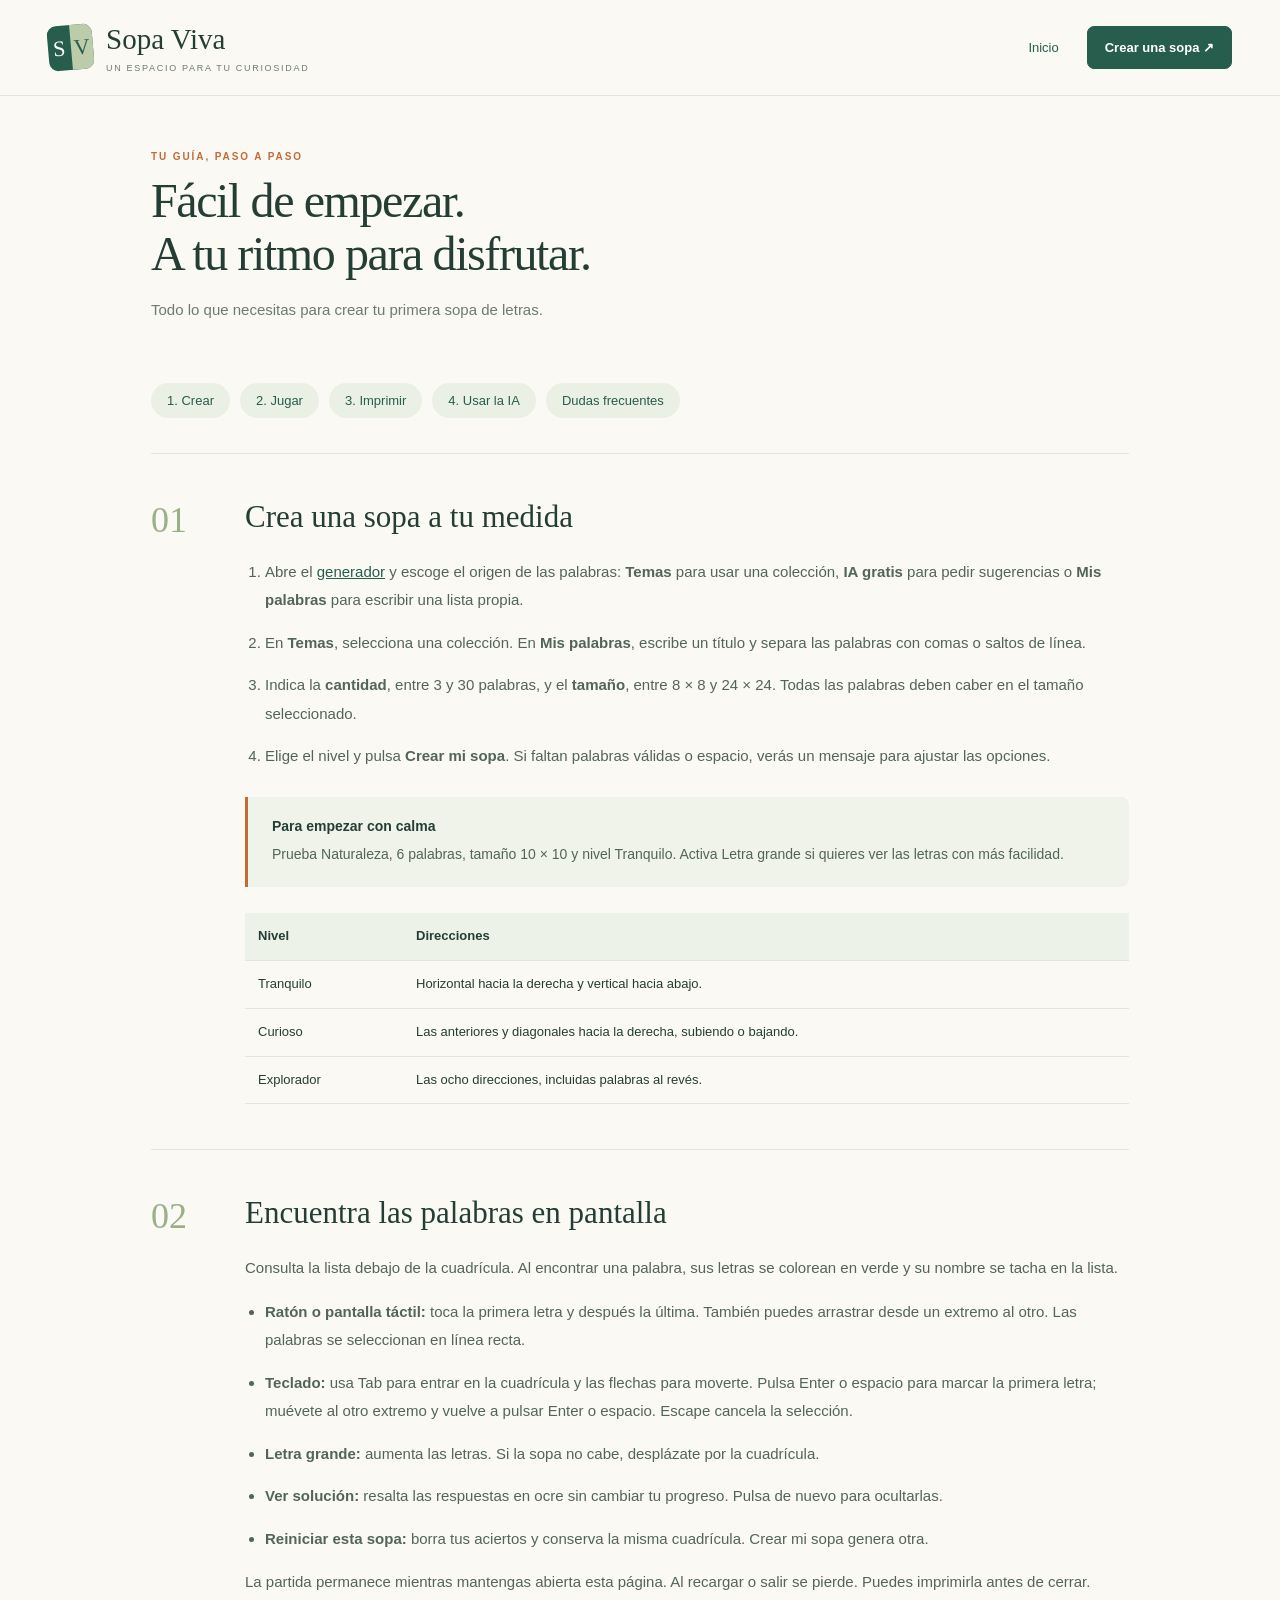
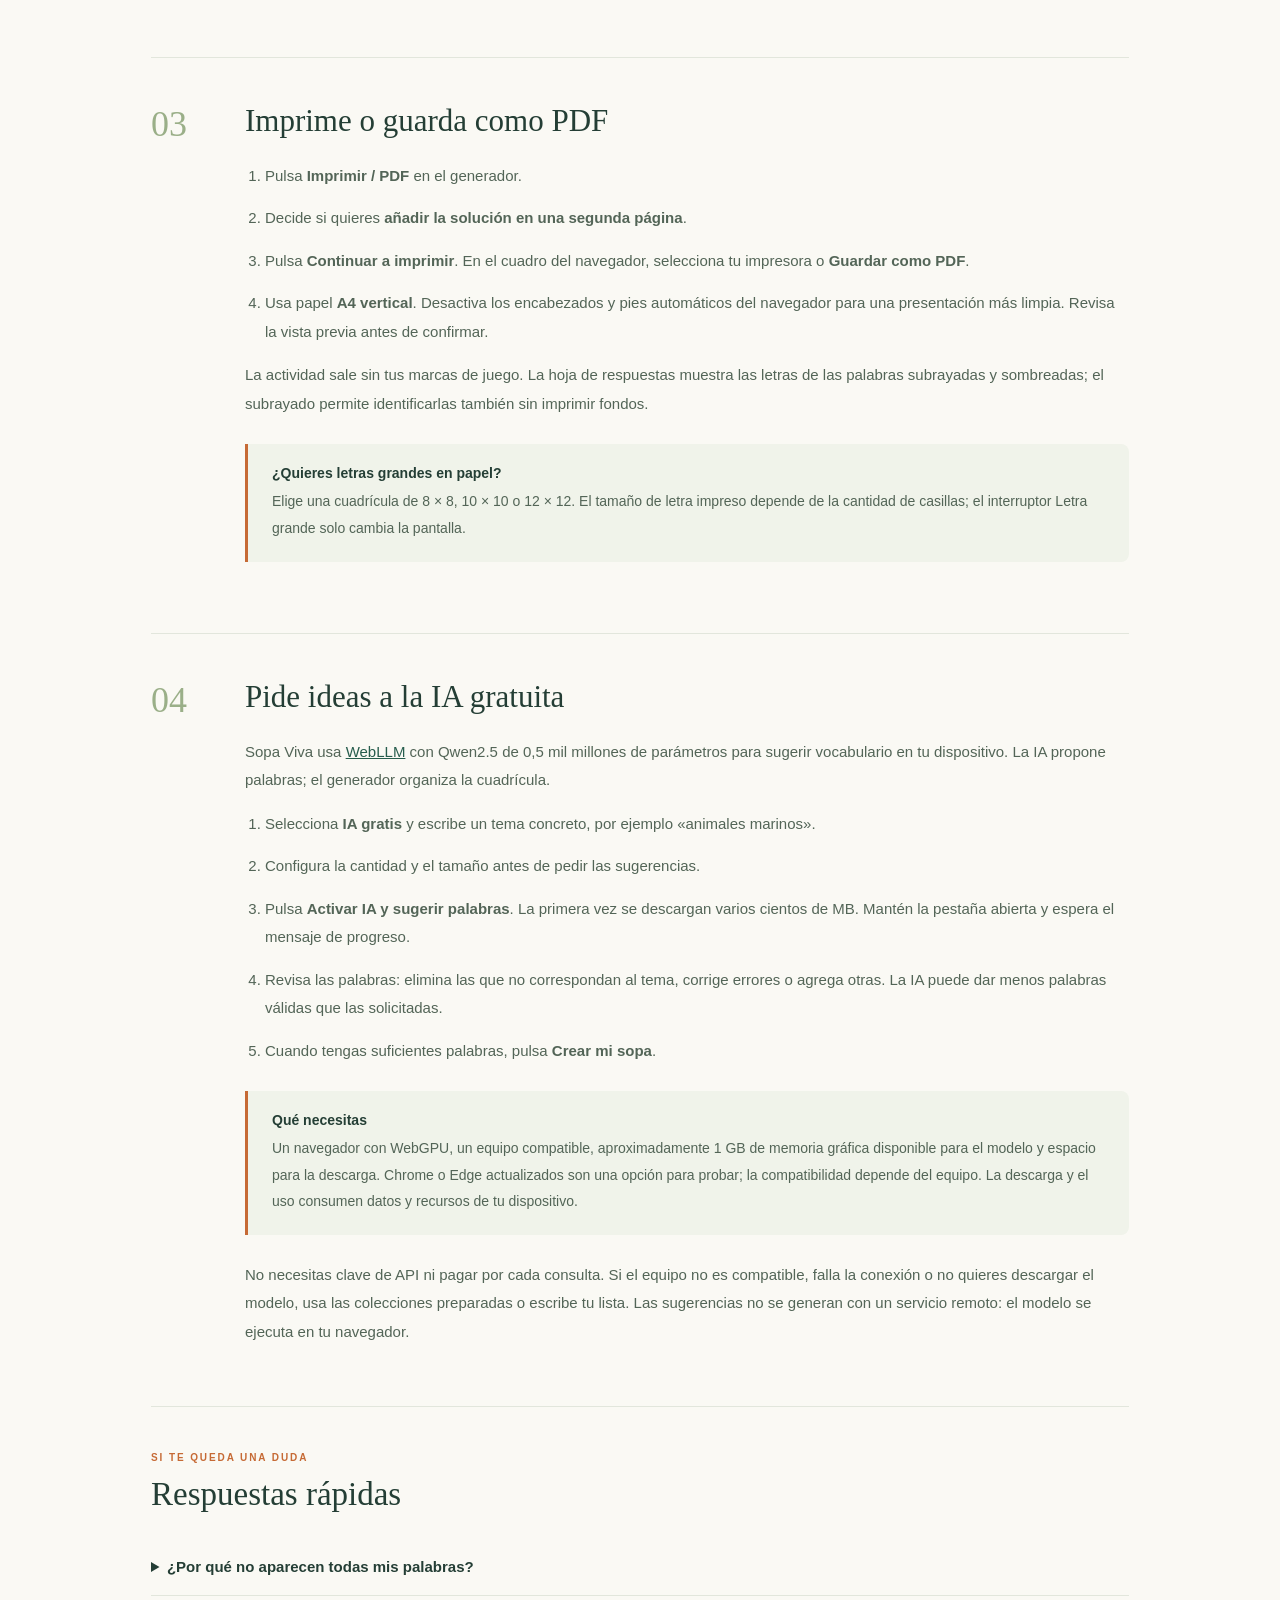
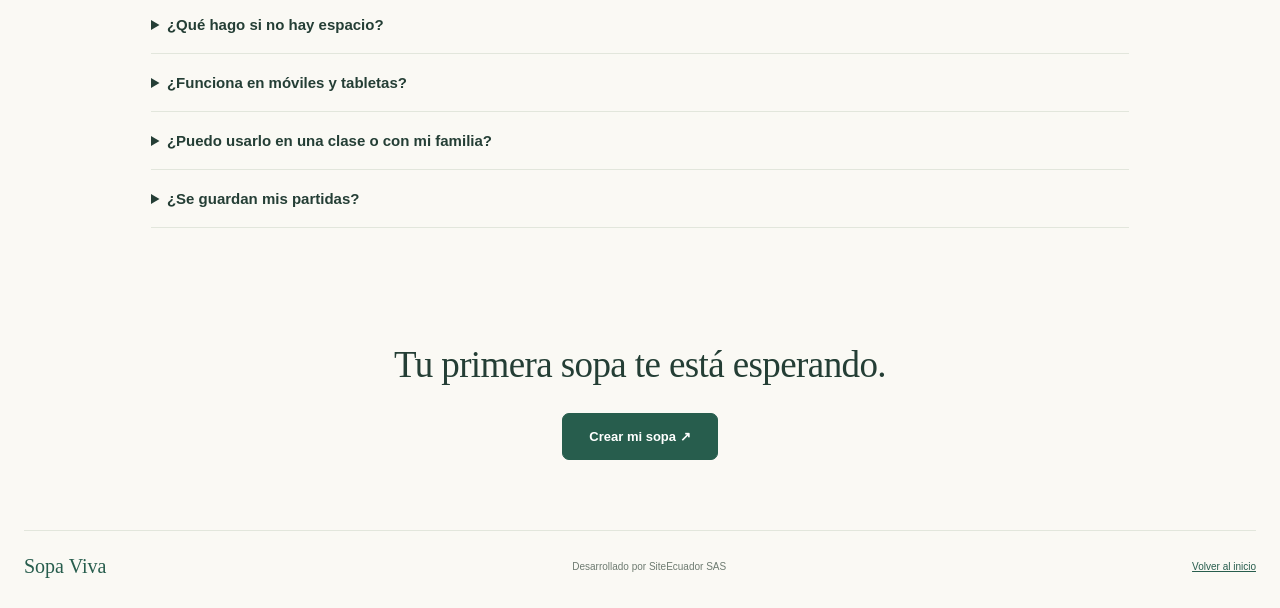
==== como-usar.html @ 0ee0582e "feat: añadir Sopa Viva con generador, juego, impresión e IA local opcional" ====
<!doctype html><html lang="es"><head><meta charset="UTF-8"><meta name="viewport" content="width=device-width, initial-scale=1"><title>Cómo se usa · Sopa Viva</title><meta name="description" content="Guía paso a paso para crear, resolver e imprimir sopas de letras con Sopa Viva."><link rel="stylesheet" href="style.css"><link rel="stylesheet" href="pages.css"></head><body><header class="top"><a href="./" class="brand"><span class="brand-icon" aria-hidden="true">S<span>V</span></span><span>Sopa Viva<small>UN ESPACIO PARA TU CURIOSIDAD</small></span></a><nav class="page-nav"><a href="./">Inicio</a><a href="generador.html" class="primary">Crear una sopa ↗</a></nav></header><main class="guide"><div class="guide-title"><p class="eyebrow">TU GUÍA, PASO A PASO</p><h1>Fácil de empezar.<br>A tu ritmo para disfrutar.</h1><p>Todo lo que necesitas para crear tu primera sopa de letras.</p></div><nav class="guide-index" aria-label="Contenido de la guía"><a href="#crear">1. Crear</a><a href="#jugar">2. Jugar</a><a href="#imprimir">3. Imprimir</a><a href="#ia">4. Usar la IA</a><a href="#dudas">Dudas frecuentes</a></nav>
<section id="crear" class="guide-section"><span class="guide-number">01</span><div><h2>Crea una sopa a tu medida</h2><ol><li>Abre el <a href="generador.html">generador</a> y escoge el origen de las palabras: <b>Temas</b> para usar una colección, <b>IA gratis</b> para pedir sugerencias o <b>Mis palabras</b> para escribir una lista propia.</li><li>En <b>Temas</b>, selecciona una colección. En <b>Mis palabras</b>, escribe un título y separa las palabras con comas o saltos de línea.</li><li>Indica la <b>cantidad</b>, entre 3 y 30 palabras, y el <b>tamaño</b>, entre 8 × 8 y 24 × 24. Todas las palabras deben caber en el tamaño seleccionado.</li><li>Elige el nivel y pulsa <b>Crear mi sopa</b>. Si faltan palabras válidas o espacio, verás un mensaje para ajustar las opciones.</li></ol><div class="guide-example"><strong>Para empezar con calma</strong><p>Prueba Naturaleza, 6 palabras, tamaño 10 × 10 y nivel Tranquilo. Activa Letra grande si quieres ver las letras con más facilidad.</p></div><table><thead><tr><th>Nivel</th><th>Direcciones</th></tr></thead><tbody><tr><td>Tranquilo</td><td>Horizontal hacia la derecha y vertical hacia abajo.</td></tr><tr><td>Curioso</td><td>Las anteriores y diagonales hacia la derecha, subiendo o bajando.</td></tr><tr><td>Explorador</td><td>Las ocho direcciones, incluidas palabras al revés.</td></tr></tbody></table></div></section>
<section id="jugar" class="guide-section"><span class="guide-number">02</span><div><h2>Encuentra las palabras en pantalla</h2><p>Consulta la lista debajo de la cuadrícula. Al encontrar una palabra, sus letras se colorean en verde y su nombre se tacha en la lista.</p><ul><li><b>Ratón o pantalla táctil:</b> toca la primera letra y después la última. También puedes arrastrar desde un extremo al otro. Las palabras se seleccionan en línea recta.</li><li><b>Teclado:</b> usa Tab para entrar en la cuadrícula y las flechas para moverte. Pulsa Enter o espacio para marcar la primera letra; muévete al otro extremo y vuelve a pulsar Enter o espacio. Escape cancela la selección.</li><li><b>Letra grande:</b> aumenta las letras. Si la sopa no cabe, desplázate por la cuadrícula.</li><li><b>Ver solución:</b> resalta las respuestas en ocre sin cambiar tu progreso. Pulsa de nuevo para ocultarlas.</li><li><b>Reiniciar esta sopa:</b> borra tus aciertos y conserva la misma cuadrícula. Crear mi sopa genera otra.</li></ul><p>La partida permanece mientras mantengas abierta esta página. Al recargar o salir se pierde. Puedes imprimirla antes de cerrar.</p></div></section>
<section id="imprimir" class="guide-section"><span class="guide-number">03</span><div><h2>Imprime o guarda como PDF</h2><ol><li>Pulsa <b>Imprimir / PDF</b> en el generador.</li><li>Decide si quieres <b>añadir la solución en una segunda página</b>.</li><li>Pulsa <b>Continuar a imprimir</b>. En el cuadro del navegador, selecciona tu impresora o <b>Guardar como PDF</b>.</li><li>Usa papel <b>A4 vertical</b>. Desactiva los encabezados y pies automáticos del navegador para una presentación más limpia. Revisa la vista previa antes de confirmar.</li></ol><p>La actividad sale sin tus marcas de juego. La hoja de respuestas muestra las letras de las palabras subrayadas y sombreadas; el subrayado permite identificarlas también sin imprimir fondos.</p><div class="guide-example"><strong>¿Quieres letras grandes en papel?</strong><p>Elige una cuadrícula de 8 × 8, 10 × 10 o 12 × 12. El tamaño de letra impreso depende de la cantidad de casillas; el interruptor Letra grande solo cambia la pantalla.</p></div></div></section>
<section id="ia" class="guide-section"><span class="guide-number">04</span><div><h2>Pide ideas a la IA gratuita</h2><p>Sopa Viva usa <a href="https://webllm.mlc.ai/" target="_blank" rel="noopener">WebLLM</a> con Qwen2.5 de 0,5 mil millones de parámetros para sugerir vocabulario en tu dispositivo. La IA propone palabras; el generador organiza la cuadrícula.</p><ol><li>Selecciona <b>IA gratis</b> y escribe un tema concreto, por ejemplo «animales marinos».</li><li>Configura la cantidad y el tamaño antes de pedir las sugerencias.</li><li>Pulsa <b>Activar IA y sugerir palabras</b>. La primera vez se descargan varios cientos de MB. Mantén la pestaña abierta y espera el mensaje de progreso.</li><li>Revisa las palabras: elimina las que no correspondan al tema, corrige errores o agrega otras. La IA puede dar menos palabras válidas que las solicitadas.</li><li>Cuando tengas suficientes palabras, pulsa <b>Crear mi sopa</b>.</li></ol><div class="guide-example"><strong>Qué necesitas</strong><p>Un navegador con WebGPU, un equipo compatible, aproximadamente 1 GB de memoria gráfica disponible para el modelo y espacio para la descarga. Chrome o Edge actualizados son una opción para probar; la compatibilidad depende del equipo. La descarga y el uso consumen datos y recursos de tu dispositivo.</p></div><p>No necesitas clave de API ni pagar por cada consulta. Si el equipo no es compatible, falla la conexión o no quieres descargar el modelo, usa las colecciones preparadas o escribe tu lista. Las sugerencias no se generan con un servicio remoto: el modelo se ejecuta en tu navegador.</p></div></section>
<section id="dudas" class="faq"><p class="eyebrow">SI TE QUEDA UNA DUDA</p><h2>Respuestas rápidas</h2><details><summary>¿Por qué no aparecen todas mis palabras?</summary><p>Solo se usan palabras únicas de 2 letras en adelante que caben en el tamaño elegido. Se eliminan tildes y espacios, manteniendo la Ñ. Si tu lista supera la cantidad indicada, se toman las primeras palabras válidas hasta completar esa cantidad.</p></details><details><summary>¿Qué hago si no hay espacio?</summary><p>Aumenta el tamaño, reduce la cantidad o usa palabras más cortas. Una lista de palabras largas puede necesitar una cuadrícula mayor incluso si cada palabra cabe por separado.</p></details><details><summary>¿Funciona en móviles y tabletas?</summary><p>El generador y el juego están adaptados a pantallas pequeñas. Para tableros grandes puedes activar Letra grande y desplazarte. La IA depende del soporte de WebGPU y los recursos del dispositivo.</p></details><details><summary>¿Puedo usarlo en una clase o con mi familia?</summary><p>Sí. Puedes escribir vocabulario de una lección o un tema familiar e imprimir la actividad. El nivel tranquilo, las cuadrículas pequeñas y el juego sin cronómetro permiten ajustar la experiencia a cada persona.</p></details><details><summary>¿Se guardan mis partidas?</summary><p>Esta primera versión no guarda partidas ni tiene cuentas propias. Si recargas la página, se crea una sopa nueva. Imprime o guarda un PDF para conservar la actividad.</p></details></section><section class="last-cta"><h2>Tu primera sopa te está esperando.</h2><a class="primary" href="generador.html">Crear mi sopa ↗</a></section></main><footer class="footer"><span class="brand-name">Sopa Viva</span><span>Desarrollado por SiteEcuador SAS</span><a href="./">Volver al inicio</a></footer></body></html>
---- style.css ----
:root{--ink:#243e35;--green:#275d4d;--soft:#edf2ea;--muted:#6e7b71;--line:#e2e6dc;--orange:#c66a35;--paper:#faf9f4;--display:Georgia,'Times New Roman',serif}*{box-sizing:border-box}body{margin:0;background:var(--paper);color:var(--ink);font-family:Arial,Helvetica,sans-serif;font-size:15px}button,input,select,textarea{font:inherit}button,a,input,select,textarea{touch-action:manipulation}button{cursor:pointer}button:disabled{opacity:.65;cursor:wait}a{color:var(--green)}button:focus-visible,a:focus-visible,input:focus-visible,select:focus-visible,textarea:focus-visible{outline:3px solid #c66a35;outline-offset:3px}[hidden]{display:none!important}.top{height:96px;border-bottom:1px solid var(--line);display:flex;align-items:center;gap:25px;max-width:1400px;padding:0 48px;margin:auto}.brand{text-decoration:none;display:flex;align-items:center;gap:13px;color:var(--ink);font-family:var(--display);font-size:29px}.brand small{display:block;font:9px Arial;letter-spacing:1.7px;margin-top:7px;color:var(--muted)}.brand-icon{width:45px;height:45px;display:grid;grid-template-columns:1fr 1fr;align-items:center;text-align:center;font:22px var(--display);background:var(--green);color:#fff;border-radius:9px;transform:rotate(-5deg)}.brand-icon span{background:#bcccab;color:var(--green);height:100%;display:flex;align-items:center;justify-content:center;border-radius:0 9px 9px 0}.top-note{margin-left:auto;font-size:13px;color:var(--muted)}.icon-btn{width:30px;height:30px;border:1px solid #b8c3b7;border-radius:50%;background:none;color:var(--green);font-weight:bold}main{max-width:1304px;padding:0 36px;margin:auto}.intro{display:flex;justify-content:space-between;align-items:center;padding:43px 0 34px;gap:30px}.eyebrow{font-size:10px;letter-spacing:1.9px;font-weight:700;color:var(--orange);margin:0 0 13px}h1{font:44px/1.1 var(--display);letter-spacing:-1.4px;margin:0 0 15px}.intro p:not(.eyebrow){color:var(--muted);margin:0;line-height:1.6}.intro-stamp{font:17px/1.8 monospace;letter-spacing:10px;padding:12px 14px 12px 24px;border:1px solid #dde4d7;color:#8d9d87;transform:rotate(9deg);border-radius:16px;margin-right:18px}.intro-stamp b{color:var(--orange)}.workspace{display:grid;grid-template-columns:326px minmax(0,1fr);gap:24px;align-items:start}.card{background:#fff;border:1px solid var(--line);border-radius:17px}.settings{padding:25px 24px}.section-label{display:flex;gap:10px;align-items:center;margin-bottom:25px}h2{font:25px var(--display);margin:0}.section-label h2{font:19px var(--display)}.step{color:var(--orange);font-size:11px;border:1px solid #eddfd0;display:grid;place-items:center;border-radius:50%;width:27px;height:27px}label,legend{font-weight:600;font-size:12px;display:block;margin-bottom:9px}fieldset{border:0;padding:0;margin:0 0 23px}.segments{display:flex;border:1px solid var(--line);border-radius:8px;padding:4px;background:#f7f8f4;gap:2px}.segments button{border:0;background:transparent;padding:9px 3px;flex:1;border-radius:5px;color:var(--muted);font-size:11px;white-space:nowrap}.segments button[aria-pressed=true]{background:var(--green);color:#fff}input:not([type=checkbox]),select,textarea{width:100%;border:1px solid #dce2d7;background:#fff;border-radius:7px;padding:12px 10px;color:var(--ink);font-size:14px;min-height:43px}select{padding-right:4px}textarea{resize:vertical;line-height:1.6}input,select,textarea{margin-bottom:18px}.two-fields{display:grid;grid-template-columns:1fr 1fr;gap:16px}.hint{font-size:11px;color:var(--muted);line-height:1.65;margin:0 0 18px}.primary,.secondary{border-radius:7px;padding:12px 17px;display:inline-flex;justify-content:center;align-items:center;gap:10px;min-height:43px;font-size:13px;font-weight:600}.primary{border:1px solid var(--green);background:var(--green);color:#fff}.primary:hover{background:#194536}.secondary{border:1px solid #d9e0d5;background:white;color:var(--green)}.secondary:hover{background:var(--soft)}.full{width:100%}.primary span{margin-left:auto}.status{font-size:12px;line-height:1.6;margin:12px 0 0}.status.error{color:#a03926}.sidebar-foot{border-top:1px solid var(--line);padding-top:20px;margin-top:23px;display:flex;align-items:center;gap:11px;color:var(--muted);font-size:11px;line-height:1.5}.sidebar-foot span{font-size:27px;color:#93a985}.game{padding:28px 32px 18px}.game-top{display:flex;align-items:center;justify-content:space-between;gap:15px}.game-top h2{font-size:31px;overflow-wrap:anywhere}.game-top .eyebrow{font-size:9px;letter-spacing:1.4px;margin-bottom:8px}.play-tools{display:flex;justify-content:space-between;align-items:center;gap:15px;margin:19px 0}.play-tools p{font-size:11px;color:var(--muted);line-height:1.6;max-width:350px;margin:0}.switch{display:flex;align-items:center;gap:5px;white-space:nowrap;margin:0;color:var(--muted);font-weight:400;font-size:11px}input[type=checkbox]{accent-color:var(--green);width:16px;height:16px;margin:0}.board-wrap{padding:16px;background:#f4f6f0;border:1px solid #e5eadf;border-radius:12px;overflow:auto}#board{display:grid;grid-template-columns:repeat(var(--n),1fr);gap:3px;max-width:550px;margin:auto;user-select:none;touch-action:none}#board button{aspect-ratio:1;min-width:0;border:0;background:#fff;border-radius:3px;font:600 clamp(12px,1.4vw,20px)/1 Arial;color:#35473c;display:grid;place-items:center;padding:0;position:relative}#board button:hover{background:#e3ebdc}#board button.found{background:#cdddba;color:#284929}#board button.revealed{background:#eed5b7;color:#5f3e1e}#board button.selected{background:#f6c887;color:#543818}#board button.start{outline:2px solid var(--orange);outline-offset:-2px}#board.large{min-width:calc(var(--n)*36px);max-width:none}#board.large button{font-size:23px}.progress-row{display:flex;justify-content:space-between;align-items:center;margin:20px 0 7px;font-size:11px}.progress-row span:first-child{font-weight:700}.progress-row span:last-child{color:var(--muted)}progress{width:100%;height:5px;border:0;appearance:none;border-radius:9px;display:block;background:#edf0e8}progress::-webkit-progress-bar{background:#edf0e8;border-radius:9px}progress::-webkit-progress-value{background:#739365;border-radius:9px}progress::-moz-progress-bar{background:#739365;border-radius:9px}.word-heading{display:flex;justify-content:space-between;align-items:center;margin:22px 0 12px;gap:12px}.word-heading h3{font-size:12px;margin:0}.text-btn{border:0;background:none;padding:5px 0;color:var(--green);font-size:11px;text-decoration:underline;text-underline-offset:3px}.words{list-style:none;margin:0;padding:0;display:flex;flex-wrap:wrap;gap:8px}.words li{padding:8px 12px;border:1px solid #dfe5d9;border-radius:5px;font-size:11px;letter-spacing:.8px;background:#fafbf8}.words li.done{background:#e7efdf;text-decoration:line-through;color:#5f7956}.words li.done:before{content:'✓ ';font-weight:bold}.play-status{font-size:12px;color:var(--muted);margin:17px 0 20px;min-height:17px}.game-footer{border-top:1px solid var(--line);padding-top:14px;display:flex;justify-content:space-between;align-items:center;gap:15px}.game-footer span{font-size:10px;color:var(--muted)}.tips{display:grid;grid-template-columns:repeat(3,1fr);gap:40px;padding:37px 0}.tips>div{border-left:2px solid #d9e2d1;padding-left:15px}.tips span{font-size:9px;font-weight:700;letter-spacing:1.2px;color:var(--green)}.tips p{font-size:12px;line-height:1.6;color:var(--muted);margin:8px 0 0}.footer{max-width:1232px;border-top:1px solid var(--line);margin:0 auto;padding:24px 0 30px;display:flex;justify-content:space-between;align-items:center;gap:18px;font-size:10px;color:var(--muted)}.brand-name{font:20px var(--display);color:var(--green)}.ai-info{background:var(--soft);border-radius:8px;padding:13px;margin-bottom:13px;font-size:11px;line-height:1.6}.ai-info p{margin:5px 0}.ai-info a{font-size:10px}#aiStatus{overflow-wrap:anywhere;margin-top:10px}dialog{border:1px solid var(--line);border-radius:15px;color:var(--ink);max-width:520px;width:calc(100% - 30px);padding:32px;box-shadow:0 20px 90px #1233}dialog::backdrop{background:#18392d70}dialog h2{margin:8px 0 20px}dialog p,dialog li{font-size:14px;line-height:1.7}dialog ol{padding-left:19px}dialog li{padding-bottom:13px}.close{position:absolute;right:15px;top:10px;font-size:27px;background:none;border:0;color:var(--muted)}.check{display:flex;gap:10px;align-items:center;line-height:1.5;margin:20px 0}#printArea{display:none}@media(min-width:1400px){h1{font-size:48px}}@media(max-width:1000px){.workspace{grid-template-columns:290px minmax(0,1fr);gap:18px}main{padding:0 24px}.game{padding:24px 20px}.settings{padding:23px 19px}.play-tools{align-items:start;flex-direction:column;gap:8px}.top{padding:0 24px}.footer{margin:0 24px}.intro-stamp{display:none}#board button{font-size:15px}.board-wrap{padding:10px}}@media(max-width:740px){.top{height:80px;padding:0 20px}.brand{font-size:25px}.brand small{font-size:7px}.top-note{display:none}.icon-btn{margin-left:auto}main{padding:0 16px}.intro{padding:30px 4px 25px}h1{font-size:35px}.intro p:not(.eyebrow){font-size:13px}.eyebrow{font-size:8px;letter-spacing:1.5px}.workspace{grid-template-columns:1fr}.settings{padding:23px}.game{padding:23px 17px}.game-top h2{font-size:28px}.game-top .secondary{font-size:11px;padding:10px}.play-tools{flex-direction:row;align-items:center}.play-tools p{max-width:230px}.board-wrap{padding:8px}#board{gap:2px}#board button{font-size:clamp(10px,3.5vw,20px)}.tips{gap:20px;grid-template-columns:1fr;padding:28px 8px}.footer{margin:0 20px;flex-wrap:wrap}.footer span:last-child{display:none}.game-footer span{max-width:160px;text-align:right}}
@page{size:A4 portrait;margin:15mm}@media print{body{background:#fff;color:#000}body>header,body>main,body>footer,dialog{display:none!important}#printArea{display:block!important}.print-page{break-after:page;font-family:Arial;color:#000}.print-page:last-child{break-after:auto}.print-brand{font-size:10pt;color:#555;margin-bottom:7mm}.print-page h1{font:26pt Georgia;margin:0 0 3mm;letter-spacing:0}.print-meta{font-size:10pt;margin:0 0 7mm}.print-person{display:flex;justify-content:space-between;font-size:10pt;margin:7mm 0}.print-grid{display:grid;grid-template-columns:repeat(var(--n),1fr);width:174mm;height:174mm;border-top:1px solid #888;border-left:1px solid #888}.print-grid span{display:grid;place-items:center;border-right:1px solid #aaa;border-bottom:1px solid #aaa;font:bold var(--print-font) Arial}.print-grid .answer{background:#d6d6d6!important;print-color-adjust:exact;-webkit-print-color-adjust:exact;text-decoration:underline}.print-words{display:flex;flex-wrap:wrap;gap:3mm 6mm;margin:6mm 0;font-size:11pt;line-height:1.5}.print-foot{font-size:8pt;color:#555;margin-top:5mm}.print-page h3{font-size:11pt;margin:7mm 0 0}}
@media print{.print-brand{margin-bottom:3mm}.print-page h1{font-size:24pt;line-height:1.1;margin-bottom:3mm}.print-meta{margin-bottom:3mm;line-height:1.3}.print-person{margin:3mm 0;line-height:1.3}.print-grid{width:160mm;height:160mm;margin:0 auto}.print-words{gap:2mm 4mm;margin:3mm 0;font-size:10pt;line-height:1.3}.print-page h3{margin-top:3mm}.print-foot{margin-top:3mm;font-size:8pt;line-height:1.3}}
---- pages.css ----
a.primary{text-decoration:none}html{scroll-behavior:smooth;scroll-padding-top:30px}.page-nav{display:flex;align-items:center;gap:28px;margin-left:auto}.page-nav>a:not(.primary){font-size:13px;color:var(--green);text-decoration:none}.hero{display:grid;grid-template-columns:1.15fr 1fr;gap:70px;align-items:center;padding:72px 0 85px}.hero h1{font-size:67px;line-height:1.08;letter-spacing:-2px}.hero-copy{font-size:16px;line-height:1.85;color:var(--muted);max-width:470px;margin:24px 0 29px}.hero-actions{display:flex;align-items:center;gap:25px}.hero-actions .primary{padding:16px 24px;gap:30px}.quiet-link{color:var(--green);font-size:12px;text-underline-offset:5px;line-height:1.8}.hero-note{font-size:10px;color:var(--muted);margin-top:20px}.hero-art{background:#e8eedf;border-radius:48% 48% 15% 15%;padding:34px 25px 38px;position:relative}.paper-demo{background:#fffdf6;padding:29px;transform:rotate(5deg);box-shadow:8px 13px 0 #bdcbb83b;border:1px solid #dce3d2;max-width:350px;margin:auto}.demo-cap{display:flex;justify-content:space-between;font-size:7px;letter-spacing:1px;color:var(--muted);border-bottom:1px solid var(--line);padding-bottom:14px}.paper-demo h2{font-size:26px;margin:18px 0}.demo-grid{display:grid;grid-template-columns:repeat(5,1fr);gap:5px}.demo-grid span{font:20px Arial;aspect-ratio:1;display:grid;place-items:center;border:1px solid #e7e9dd}.demo-grid .hi{background:#d8e5c7;border-color:#bfcda9}.demo-words{display:flex;gap:16px;font-size:9px;margin:20px 0 0}.demo-words span:first-child{color:var(--green);text-decoration:line-through}.paper-demo p{font-size:8px;color:var(--muted);margin-top:20px}.art-tag{position:absolute;bottom:15px;left:5px;background:#c66a35;color:#fff;padding:13px 20px;border-radius:3px;transform:rotate(-6deg);font:16px var(--display)}.experience{display:grid;grid-template-columns:1fr 1.4fr;gap:65px;padding:60px 0;border-top:1px solid var(--line)}.section-intro h2,.theme-heading h2,.ai-section h2,.last-cta h2{font:37px/1.2 var(--display);letter-spacing:-.6px}.experience-items{display:flex;flex-direction:column;gap:28px}.experience-items article{display:flex;gap:20px}.feature-mark{font:26px var(--display);color:var(--orange);width:35px;flex-shrink:0}.experience-items h3{font-size:15px;margin:0 0 8px}.experience-items p{font-size:14px;line-height:1.75;margin:0;color:var(--muted)}.theme-section{border-radius:18px;padding:37px 40px;background:#edf1e7;margin:15px 0 55px}.theme-heading{display:flex;justify-content:space-between;align-items:end;gap:20px}.theme-heading h2{font-size:30px}.theme-tags{display:flex;gap:10px;flex-wrap:wrap;margin:30px 0 22px}.theme-tags span{background:#fffdf7;border:1px solid #dce5d3;border-radius:30px;padding:13px 20px;font-size:13px}.theme-section>p{max-width:730px;font-size:13px;line-height:1.8;color:var(--muted);margin:0}.ai-section{display:grid;grid-template-columns:180px 1fr;gap:50px;max-width:940px;margin:0 auto;padding:15px 0 30px}.ai-symbol{font:130px var(--display);color:#97ac86;align-self:center;text-align:center}.ai-section p:not(.eyebrow){font-size:14px;line-height:1.85;color:var(--muted)}.ai-section p.hint{font-size:12px}.last-cta{padding:60px 0 70px;text-align:center}.last-cta h2{margin:10px 0 25px}.last-cta .primary{padding:15px 26px}.guide{max-width:1050px}.guide-title{padding:55px 0 30px}.guide-title h1{font-size:48px}.guide-title>p:last-child{line-height:1.8;color:var(--muted)}.guide-index{display:flex;gap:10px;flex-wrap:wrap;padding:15px 0 35px;border-bottom:1px solid var(--line)}.guide-index a{padding:10px 16px;background:#eaf0e3;border-radius:25px;font-size:13px;text-decoration:none}.guide-section{display:grid;grid-template-columns:70px 1fr;gap:24px;padding:45px 0;border-bottom:1px solid var(--line)}.guide-number{font:36px var(--display);color:#9aaf88}.guide-section h2{font-size:31px;margin-bottom:23px}.guide-section p,.guide-section li{line-height:1.9;color:#536557;font-size:15px}.guide-section li{margin-bottom:14px}.guide-section ul,.guide-section ol{padding-left:20px}.guide-example{padding:20px 24px;border-left:3px solid var(--orange);background:#f0f3ea;margin:26px 0;border-radius:0 8px 8px 0}.guide-example strong{font-size:14px}.guide-example p{margin:7px 0 0;font-size:14px}.guide-section table{width:100%;border-collapse:collapse;font-size:13px;line-height:1.6}.guide-section th,.guide-section td{padding:13px;border-bottom:1px solid var(--line);text-align:left}.guide-section th{background:#edf2e8}.faq{padding:45px 0}.faq h2{font-size:33px;margin:10px 0 25px}.faq details{padding:20px 0;border-bottom:1px solid var(--line)}.faq summary{cursor:pointer;font-size:15px;font-weight:600}.faq details p{color:var(--muted);font-size:14px;line-height:1.8;max-width:820px}@media(max-width:950px){.hero{gap:35px}.hero h1{font-size:50px}.paper-demo{padding:20px}.experience{gap:40px}.hero-actions{gap:15px;flex-wrap:wrap}.ai-section{grid-template-columns:100px 1fr;gap:30px}.ai-symbol{font-size:90px}}@media(max-width:740px){.top{gap:10px}.brand small{display:none}.brand-icon{width:34px;height:34px;font-size:18px}.brand{gap:8px;font-size:24px}.page-nav{gap:12px}.page-nav>a:not(.primary){font-size:11px}.page-nav .primary{font-size:11px;padding:10px}.hero{grid-template-columns:1fr;padding:38px 7px 45px;gap:40px}.hero h1{font-size:49px}.hero-copy{font-size:15px}.hero-art{max-width:390px;width:100%;justify-self:center}.paper-demo{padding:25px;max-width:310px}.experience{grid-template-columns:1fr;gap:30px;padding:38px 7px}.section-intro h2,.theme-heading h2,.ai-section h2,.last-cta h2{font-size:31px}.theme-section{padding:28px 22px;margin-bottom:35px}.theme-heading{align-items:start;flex-direction:column}.theme-tags{gap:8px;margin:24px 0}.theme-tags span{padding:10px 15px;font-size:12px}.ai-section{grid-template-columns:1fr;gap:10px;padding:0 7px}.ai-symbol{display:none}.last-cta{padding:45px 7px}.guide-title h1{font-size:36px}.guide-section{grid-template-columns:1fr;gap:12px;padding:30px 5px}.guide-number{font-size:26px}.guide-section h2{font-size:28px}.guide-section p,.guide-section li{font-size:14px}.guide-example{padding:18px}.guide-title{padding:35px 5px 20px}.guide-index{gap:7px}.guide-index a{padding:9px 12px;font-size:11px}}
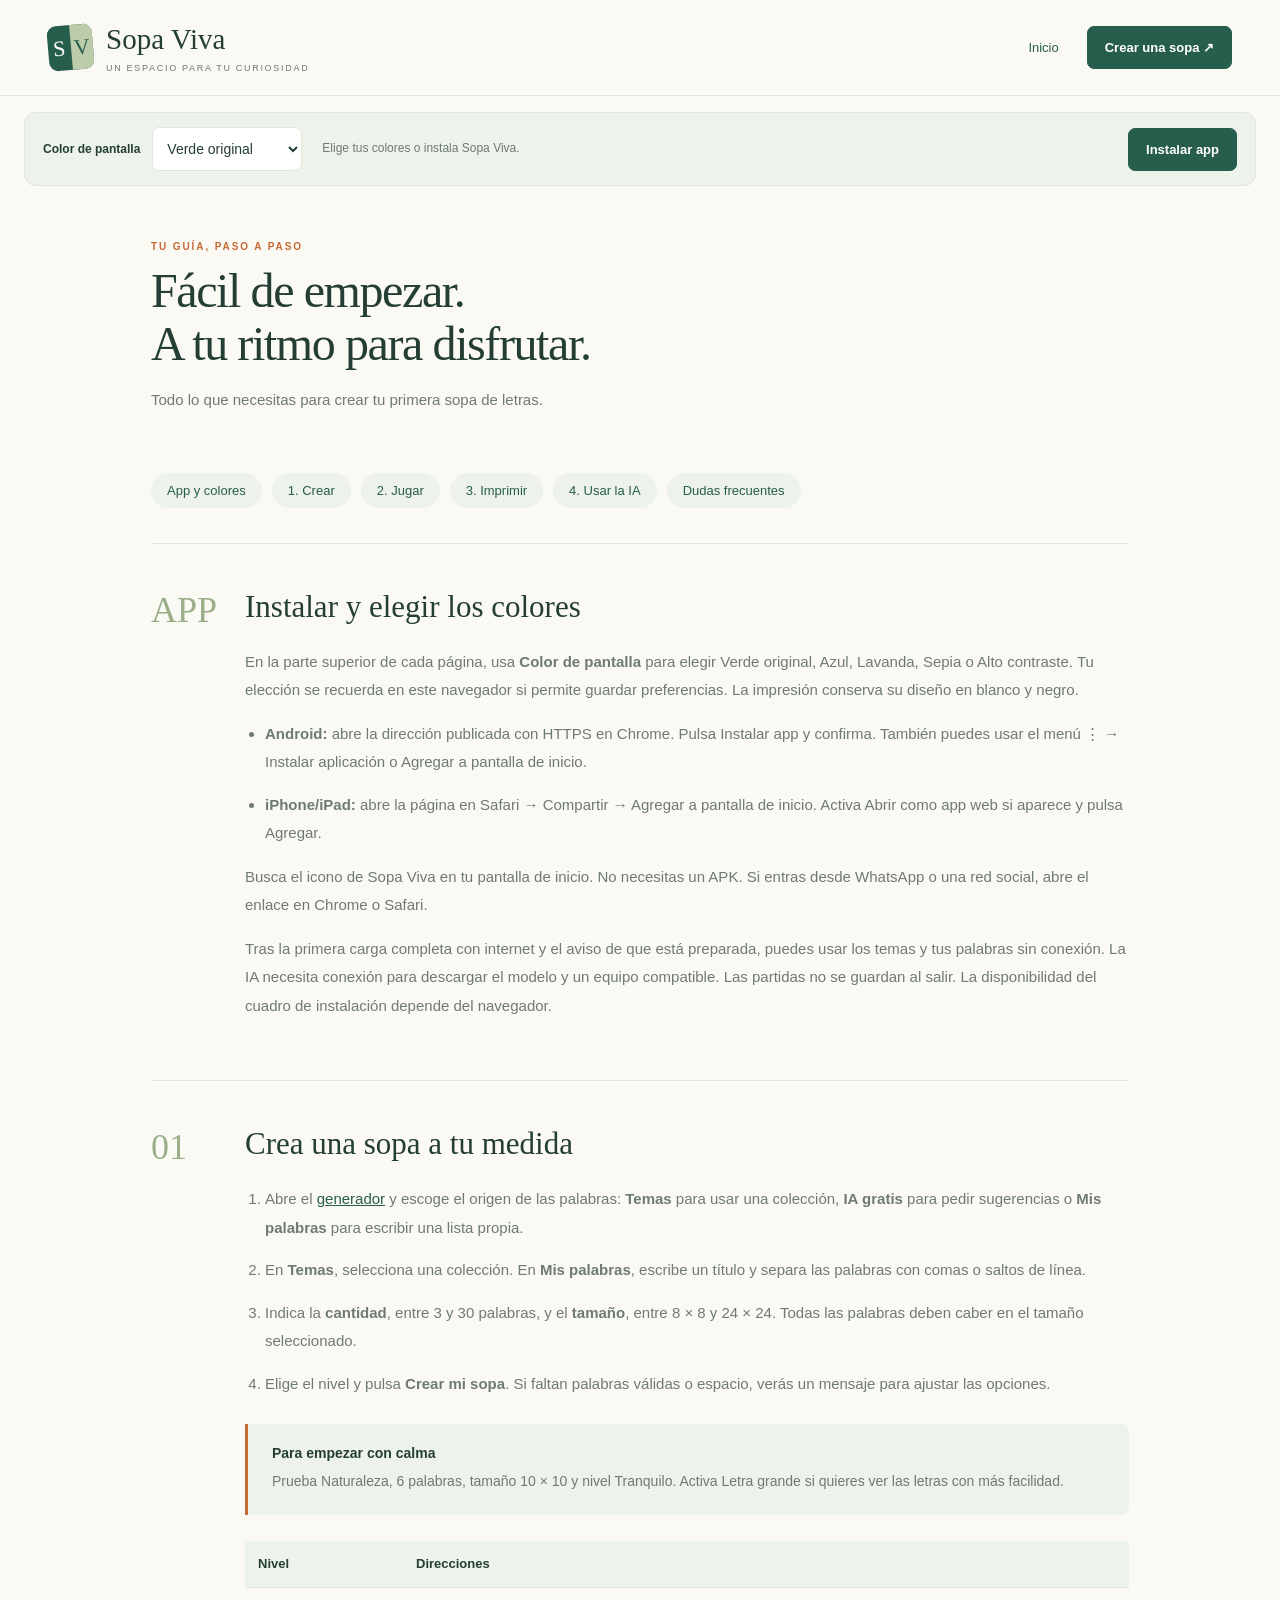
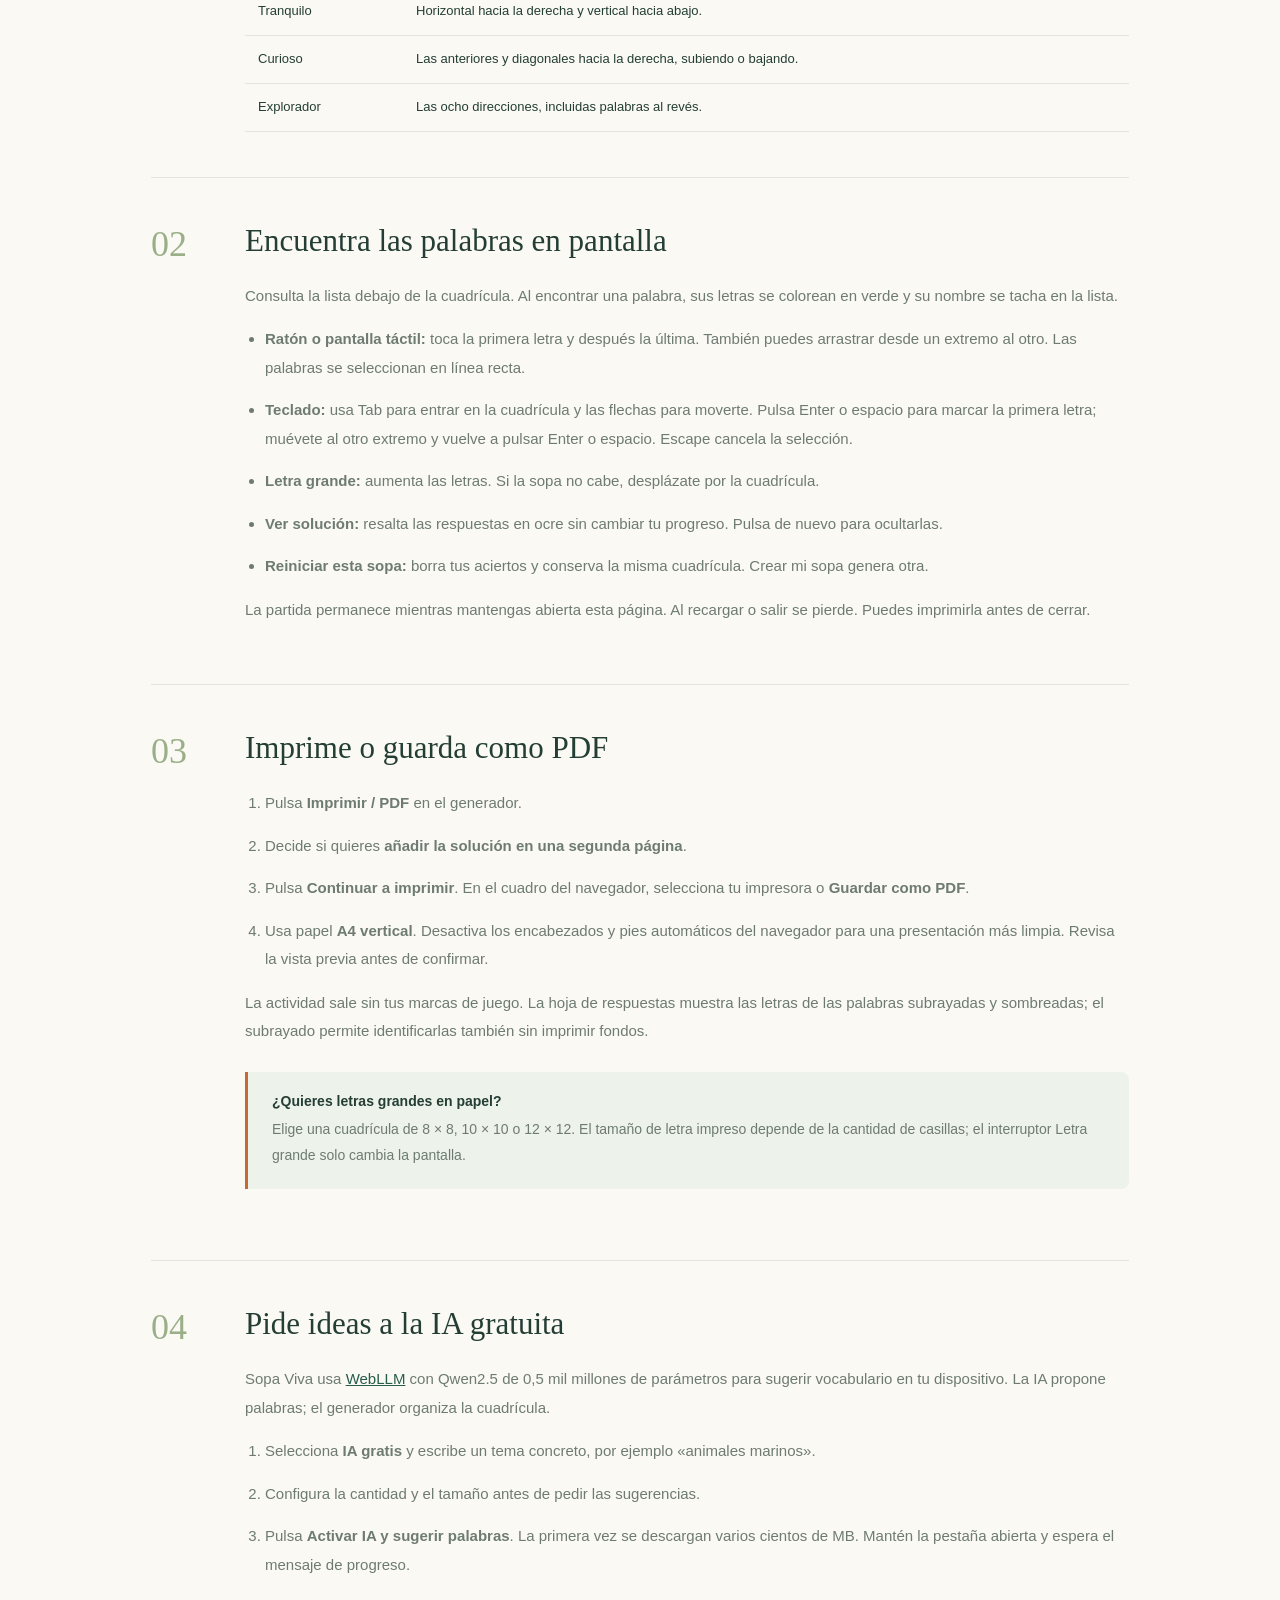
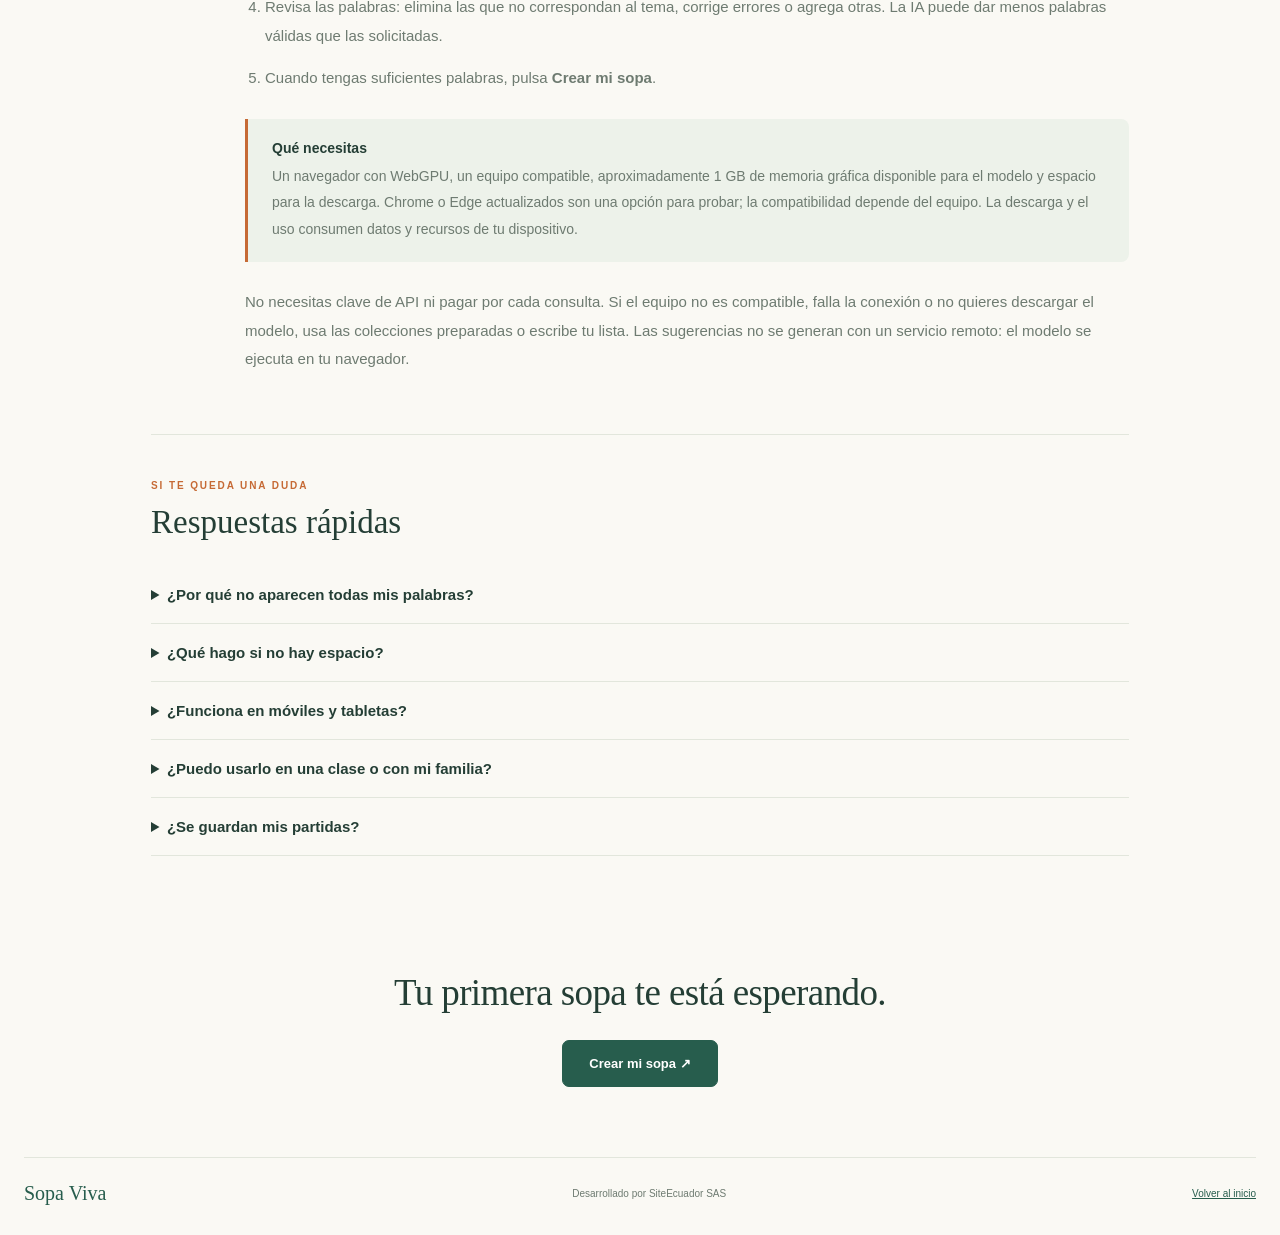
==== commit c10f5e32: "feat: instalar Sopa Viva como PWA y elegir cinco temas de pantalla" ====
--- a/como-usar.html
+++ b/como-usar.html
@@ -1,5 +1,5 @@
-<!doctype html><html lang="es"><head><meta charset="UTF-8"><meta name="viewport" content="width=device-width, initial-scale=1"><title>Cómo se usa · Sopa Viva</title><meta name="description" content="Guía paso a paso para crear, resolver e imprimir sopas de letras con Sopa Viva."><link rel="stylesheet" href="style.css"><link rel="stylesheet" href="pages.css"></head><body><header class="top"><a href="./" class="brand"><span class="brand-icon" aria-hidden="true">S<span>V</span></span><span>Sopa Viva<small>UN ESPACIO PARA TU CURIOSIDAD</small></span></a><nav class="page-nav"><a href="./">Inicio</a><a href="generador.html" class="primary">Crear una sopa ↗</a></nav></header><main class="guide"><div class="guide-title"><p class="eyebrow">TU GUÍA, PASO A PASO</p><h1>Fácil de empezar.<br>A tu ritmo para disfrutar.</h1><p>Todo lo que necesitas para crear tu primera sopa de letras.</p></div><nav class="guide-index" aria-label="Contenido de la guía"><a href="#crear">1. Crear</a><a href="#jugar">2. Jugar</a><a href="#imprimir">3. Imprimir</a><a href="#ia">4. Usar la IA</a><a href="#dudas">Dudas frecuentes</a></nav>
-<section id="crear" class="guide-section"><span class="guide-number">01</span><div><h2>Crea una sopa a tu medida</h2><ol><li>Abre el <a href="generador.html">generador</a> y escoge el origen de las palabras: <b>Temas</b> para usar una colección, <b>IA gratis</b> para pedir sugerencias o <b>Mis palabras</b> para escribir una lista propia.</li><li>En <b>Temas</b>, selecciona una colección. En <b>Mis palabras</b>, escribe un título y separa las palabras con comas o saltos de línea.</li><li>Indica la <b>cantidad</b>, entre 3 y 30 palabras, y el <b>tamaño</b>, entre 8 × 8 y 24 × 24. Todas las palabras deben caber en el tamaño seleccionado.</li><li>Elige el nivel y pulsa <b>Crear mi sopa</b>. Si faltan palabras válidas o espacio, verás un mensaje para ajustar las opciones.</li></ol><div class="guide-example"><strong>Para empezar con calma</strong><p>Prueba Naturaleza, 6 palabras, tamaño 10 × 10 y nivel Tranquilo. Activa Letra grande si quieres ver las letras con más facilidad.</p></div><table><thead><tr><th>Nivel</th><th>Direcciones</th></tr></thead><tbody><tr><td>Tranquilo</td><td>Horizontal hacia la derecha y vertical hacia abajo.</td></tr><tr><td>Curioso</td><td>Las anteriores y diagonales hacia la derecha, subiendo o bajando.</td></tr><tr><td>Explorador</td><td>Las ocho direcciones, incluidas palabras al revés.</td></tr></tbody></table></div></section>
+<!doctype html><html lang="es"><head><meta charset="UTF-8"><meta name="viewport" content="width=device-width, initial-scale=1"><title>Cómo se usa · Sopa Viva</title><meta name="description" content="Guía paso a paso para crear, resolver e imprimir sopas de letras con Sopa Viva."><link rel="stylesheet" href="style.css"><link rel="stylesheet" href="pages.css"><link rel="manifest" href="manifest.webmanifest"><link rel="apple-touch-icon" href="icons/apple-touch-icon.png"><meta name="apple-mobile-web-app-capable" content="yes"><meta name="apple-mobile-web-app-title" content="Sopa Viva"><link rel="icon" href="icons/icon-192.png"><link rel="stylesheet" href="themes.css"><script src="theme-init.js"></script><script src="pwa.js" defer></script></head><body><header class="top"><a href="./" class="brand"><span class="brand-icon" aria-hidden="true">S<span>V</span></span><span>Sopa Viva<small>UN ESPACIO PARA TU CURIOSIDAD</small></span></a><nav class="page-nav"><a href="./">Inicio</a><a href="generador.html" class="primary">Crear una sopa ↗</a></nav></header><main class="guide"><div class="guide-title"><p class="eyebrow">TU GUÍA, PASO A PASO</p><h1>Fácil de empezar.<br>A tu ritmo para disfrutar.</h1><p>Todo lo que necesitas para crear tu primera sopa de letras.</p></div><nav class="guide-index" aria-label="Contenido de la guía"><a href="#instalar">App y colores</a><a href="#crear">1. Crear</a><a href="#jugar">2. Jugar</a><a href="#imprimir">3. Imprimir</a><a href="#ia">4. Usar la IA</a><a href="#dudas">Dudas frecuentes</a></nav>
+<section id="instalar" class="guide-section"><span class="guide-number">APP</span><div><h2>Instalar y elegir los colores</h2><p>En la parte superior de cada página, usa <strong>Color de pantalla</strong> para elegir Verde original, Azul, Lavanda, Sepia o Alto contraste. Tu elección se recuerda en este navegador si permite guardar preferencias. La impresión conserva su diseño en blanco y negro.</p><ul><li><strong>Android:</strong> abre la dirección publicada con HTTPS en Chrome. Pulsa Instalar app y confirma. También puedes usar el menú ⋮ → Instalar aplicación o Agregar a pantalla de inicio.</li><li><strong>iPhone/iPad:</strong> abre la página en Safari → Compartir → Agregar a pantalla de inicio. Activa Abrir como app web si aparece y pulsa Agregar.</li></ul><p>Busca el icono de Sopa Viva en tu pantalla de inicio. No necesitas un APK. Si entras desde WhatsApp o una red social, abre el enlace en Chrome o Safari.</p><p>Tras la primera carga completa con internet y el aviso de que está preparada, puedes usar los temas y tus palabras sin conexión. La IA necesita conexión para descargar el modelo y un equipo compatible. Las partidas no se guardan al salir. La disponibilidad del cuadro de instalación depende del navegador.</p></div></section><section id="crear" class="guide-section"><span class="guide-number">01</span><div><h2>Crea una sopa a tu medida</h2><ol><li>Abre el <a href="generador.html">generador</a> y escoge el origen de las palabras: <b>Temas</b> para usar una colección, <b>IA gratis</b> para pedir sugerencias o <b>Mis palabras</b> para escribir una lista propia.</li><li>En <b>Temas</b>, selecciona una colección. En <b>Mis palabras</b>, escribe un título y separa las palabras con comas o saltos de línea.</li><li>Indica la <b>cantidad</b>, entre 3 y 30 palabras, y el <b>tamaño</b>, entre 8 × 8 y 24 × 24. Todas las palabras deben caber en el tamaño seleccionado.</li><li>Elige el nivel y pulsa <b>Crear mi sopa</b>. Si faltan palabras válidas o espacio, verás un mensaje para ajustar las opciones.</li></ol><div class="guide-example"><strong>Para empezar con calma</strong><p>Prueba Naturaleza, 6 palabras, tamaño 10 × 10 y nivel Tranquilo. Activa Letra grande si quieres ver las letras con más facilidad.</p></div><table><thead><tr><th>Nivel</th><th>Direcciones</th></tr></thead><tbody><tr><td>Tranquilo</td><td>Horizontal hacia la derecha y vertical hacia abajo.</td></tr><tr><td>Curioso</td><td>Las anteriores y diagonales hacia la derecha, subiendo o bajando.</td></tr><tr><td>Explorador</td><td>Las ocho direcciones, incluidas palabras al revés.</td></tr></tbody></table></div></section>
 <section id="jugar" class="guide-section"><span class="guide-number">02</span><div><h2>Encuentra las palabras en pantalla</h2><p>Consulta la lista debajo de la cuadrícula. Al encontrar una palabra, sus letras se colorean en verde y su nombre se tacha en la lista.</p><ul><li><b>Ratón o pantalla táctil:</b> toca la primera letra y después la última. También puedes arrastrar desde un extremo al otro. Las palabras se seleccionan en línea recta.</li><li><b>Teclado:</b> usa Tab para entrar en la cuadrícula y las flechas para moverte. Pulsa Enter o espacio para marcar la primera letra; muévete al otro extremo y vuelve a pulsar Enter o espacio. Escape cancela la selección.</li><li><b>Letra grande:</b> aumenta las letras. Si la sopa no cabe, desplázate por la cuadrícula.</li><li><b>Ver solución:</b> resalta las respuestas en ocre sin cambiar tu progreso. Pulsa de nuevo para ocultarlas.</li><li><b>Reiniciar esta sopa:</b> borra tus aciertos y conserva la misma cuadrícula. Crear mi sopa genera otra.</li></ul><p>La partida permanece mientras mantengas abierta esta página. Al recargar o salir se pierde. Puedes imprimirla antes de cerrar.</p></div></section>
 <section id="imprimir" class="guide-section"><span class="guide-number">03</span><div><h2>Imprime o guarda como PDF</h2><ol><li>Pulsa <b>Imprimir / PDF</b> en el generador.</li><li>Decide si quieres <b>añadir la solución en una segunda página</b>.</li><li>Pulsa <b>Continuar a imprimir</b>. En el cuadro del navegador, selecciona tu impresora o <b>Guardar como PDF</b>.</li><li>Usa papel <b>A4 vertical</b>. Desactiva los encabezados y pies automáticos del navegador para una presentación más limpia. Revisa la vista previa antes de confirmar.</li></ol><p>La actividad sale sin tus marcas de juego. La hoja de respuestas muestra las letras de las palabras subrayadas y sombreadas; el subrayado permite identificarlas también sin imprimir fondos.</p><div class="guide-example"><strong>¿Quieres letras grandes en papel?</strong><p>Elige una cuadrícula de 8 × 8, 10 × 10 o 12 × 12. El tamaño de letra impreso depende de la cantidad de casillas; el interruptor Letra grande solo cambia la pantalla.</p></div></div></section>
 <section id="ia" class="guide-section"><span class="guide-number">04</span><div><h2>Pide ideas a la IA gratuita</h2><p>Sopa Viva usa <a href="https://webllm.mlc.ai/" target="_blank" rel="noopener">WebLLM</a> con Qwen2.5 de 0,5 mil millones de parámetros para sugerir vocabulario en tu dispositivo. La IA propone palabras; el generador organiza la cuadrícula.</p><ol><li>Selecciona <b>IA gratis</b> y escribe un tema concreto, por ejemplo «animales marinos».</li><li>Configura la cantidad y el tamaño antes de pedir las sugerencias.</li><li>Pulsa <b>Activar IA y sugerir palabras</b>. La primera vez se descargan varios cientos de MB. Mantén la pestaña abierta y espera el mensaje de progreso.</li><li>Revisa las palabras: elimina las que no correspondan al tema, corrige errores o agrega otras. La IA puede dar menos palabras válidas que las solicitadas.</li><li>Cuando tengas suficientes palabras, pulsa <b>Crear mi sopa</b>.</li></ol><div class="guide-example"><strong>Qué necesitas</strong><p>Un navegador con WebGPU, un equipo compatible, aproximadamente 1 GB de memoria gráfica disponible para el modelo y espacio para la descarga. Chrome o Edge actualizados son una opción para probar; la compatibilidad depende del equipo. La descarga y el uso consumen datos y recursos de tu dispositivo.</p></div><p>No necesitas clave de API ni pagar por cada consulta. Si el equipo no es compatible, falla la conexión o no quieres descargar el modelo, usa las colecciones preparadas o escribe tu lista. Las sugerencias no se generan con un servicio remoto: el modelo se ejecuta en tu navegador.</p></div></section>
--- a/themes.css
+++ b/themes.css
@@ -0,0 +1,10 @@
+:root{--surface:#fff;--field:#fff;--subtle:#f4f6f0;--found-bg:#cdddba;--found-ink:#284929;--reveal-bg:#eed5b7;--reveal-ink:#5f3e1e;--select-bg:#f6c887;--select-ink:#543818}
+:root[data-theme=blue]{--ink:#193750;--green:#245480;--soft:#e8f0fa;--muted:#526b80;--line:#cedcea;--orange:#a5441d;--paper:#f3f7fc;--subtle:#eaf1f9;--found-bg:#c5e1f2;--found-ink:#163b59}
+:root[data-theme=lavender]{--ink:#3f2c53;--green:#65447f;--soft:#f0e9f6;--muted:#6b587b;--line:#ded2e7;--orange:#9c3b2b;--paper:#faf6fd;--subtle:#f2ecf7;--found-bg:#dfc9ee;--found-ink:#402353}
+:root[data-theme=sepia]{--ink:#46321e;--green:#6c4b28;--soft:#efe5d2;--muted:#70604a;--line:#d9c9aa;--orange:#95411b;--paper:#f7efdE;--surface:#fffaec;--field:#fffcf2;--subtle:#f0e4cd;--found-bg:#dacba1;--found-ink:#41351c}
+:root[data-theme=contrast]{--ink:#fff;--green:#ffdf66;--soft:#171717;--muted:#eee;--line:#a0a0a0;--orange:#ffdf66;--paper:#000;--surface:#111;--field:#000;--subtle:#171717;--found-bg:#ffdf66;--found-ink:#000;--reveal-bg:#8de0ff;--reveal-ink:#000;--select-bg:#fff;--select-ink:#000}
+.app-toolbar{max-width:1232px;margin:16px auto 0;padding:14px 18px;display:flex;align-items:center;gap:20px;border:1px solid var(--line);border-radius:12px;background:var(--soft)}.theme-control{display:flex;align-items:center;gap:12px}.theme-control label{margin:0;white-space:nowrap}.theme-control select{margin:0;min-width:150px;width:auto;background:var(--field)}.app-state{flex:1;font-size:12px;color:var(--muted);line-height:1.6;margin:0}.install-help li{font-size:15px;line-height:1.8;margin-bottom:12px}
+@media screen{.card,dialog{background:var(--surface)}input:not([type=checkbox]),select,textarea{background:var(--field);border-color:var(--line)}.secondary{background:var(--surface);border-color:var(--line)}.segments,.board-wrap{background:var(--subtle);border-color:var(--line)}.segments button[aria-pressed=true],.primary{background:var(--green);color:var(--surface);border-color:var(--green)}#board button{background:var(--field);color:var(--ink)}#board button:hover{background:var(--soft)}#board button.found{background:var(--found-bg);color:var(--found-ink)}#board button.revealed{background:var(--reveal-bg);color:var(--reveal-ink)}#board button.selected{background:var(--select-bg);color:var(--select-ink)}.words li{background:var(--field);border-color:var(--line)}.words li.done{background:var(--found-bg);color:var(--found-ink)}.theme-section,.hero-art,.guide-index a,.guide-example,.guide-section th{background:var(--soft)}.theme-tags span{background:var(--surface);border-color:var(--line)}.guide-section p,.guide-section li{color:var(--muted)}:root[data-theme=contrast] .brand-icon{background:#ffdf66;color:#000}:root[data-theme=contrast] .brand-icon span{background:#fff;color:#000}:root[data-theme=contrast] .primary:hover{background:#fff;color:#000}:root[data-theme=contrast] .secondary:hover{background:#333}:root[data-theme=contrast] .hero-note,:root[data-theme=contrast] .hero-note a{color:#fff}}
+@media(max-width:1300px){.app-toolbar{margin-left:24px;margin-right:24px}}@media(max-width:740px){.app-toolbar{margin:12px 16px 0;flex-wrap:wrap;gap:12px}.theme-control{width:100%;justify-content:space-between}.theme-control select{flex:1;max-width:220px}.app-state{min-width:140px}.app-toolbar .primary{font-size:12px}}
+@media print{.app-toolbar,.install-help{display:none!important}}
+@media screen{.paper-demo{background:var(--surface);border-color:var(--line)}.demo-grid span{border-color:var(--line)}.demo-grid .hi{background:var(--found-bg);color:var(--found-ink)}:root[data-theme=contrast] .status.error{color:#ffdf66}:root[data-theme=contrast] .demo-words span:first-child{color:#ffdf66}}
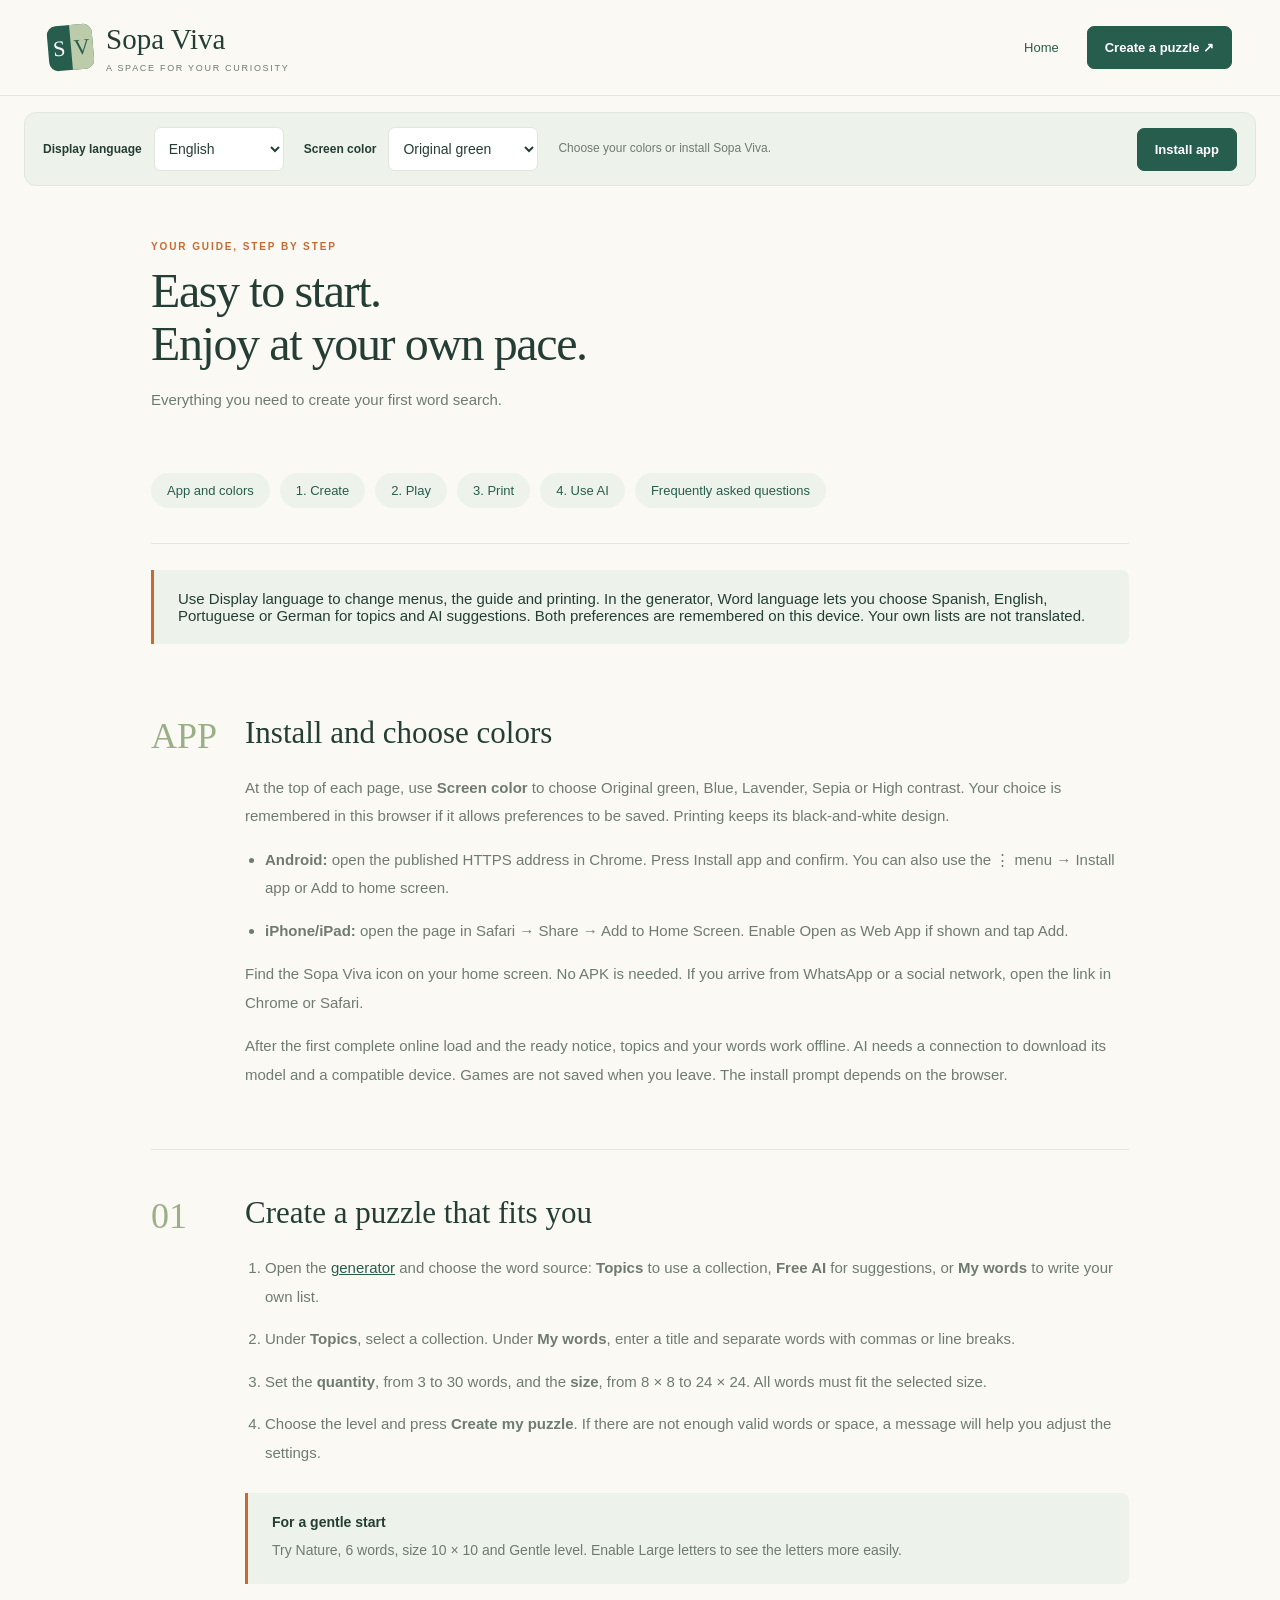
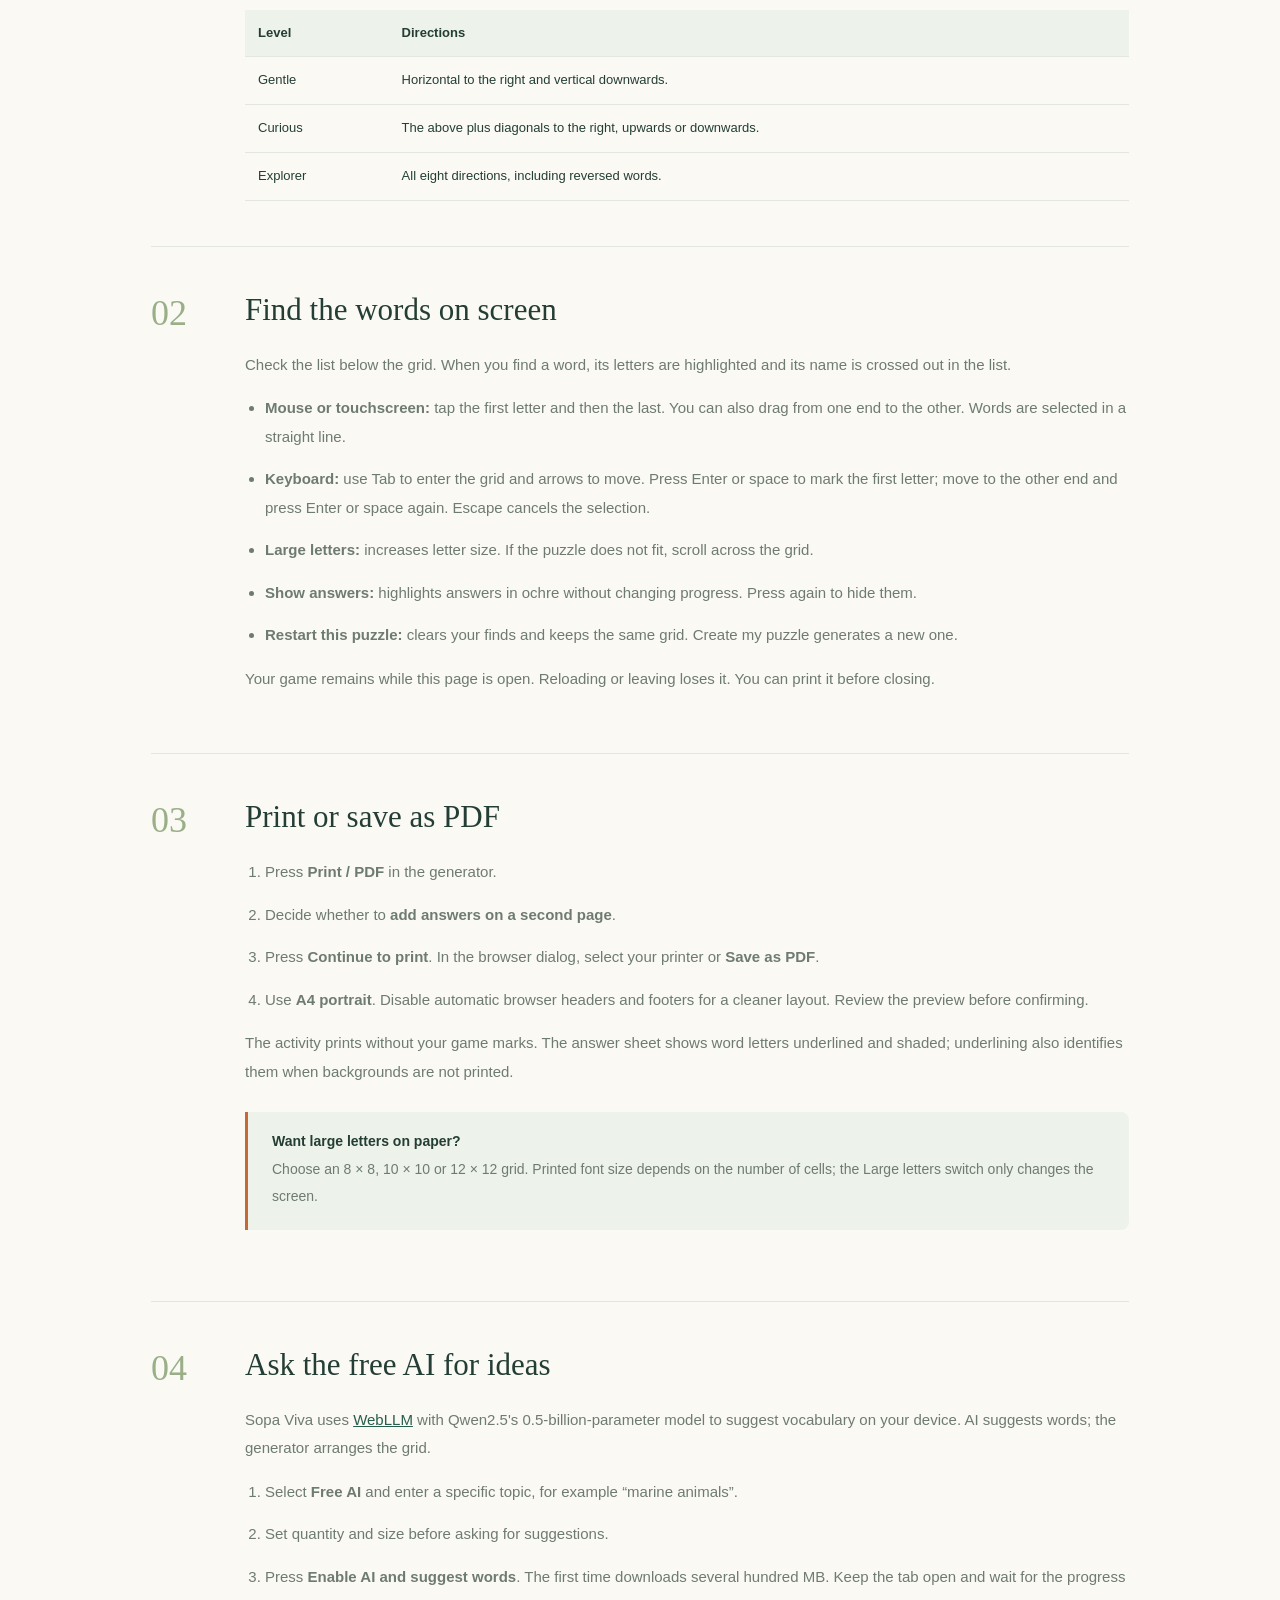
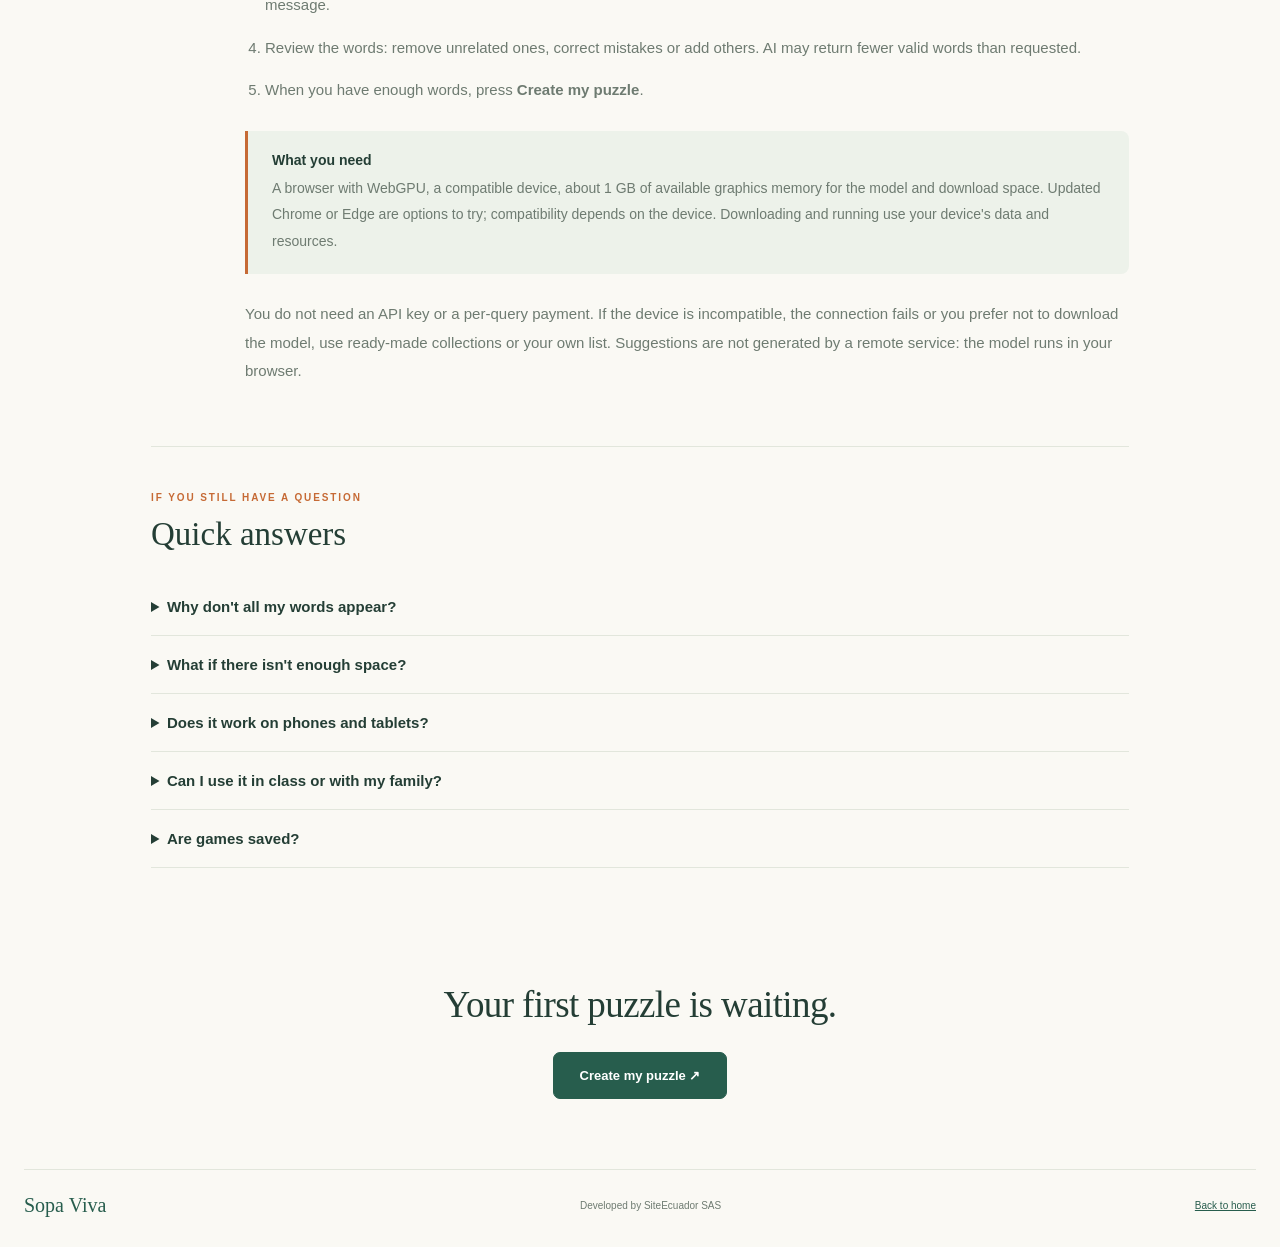
==== commit 42e80ee9: "feat: multiidioma español, inglés, portugués y alemán (1.2.1)" ====
--- a/como-usar.html
+++ b/como-usar.html
@@ -1,5 +1,5 @@
-<!doctype html><html lang="es"><head><meta charset="UTF-8"><meta name="viewport" content="width=device-width, initial-scale=1"><title>Cómo se usa · Sopa Viva</title><meta name="description" content="Guía paso a paso para crear, resolver e imprimir sopas de letras con Sopa Viva."><link rel="stylesheet" href="style.css"><link rel="stylesheet" href="pages.css"><link rel="manifest" href="manifest.webmanifest"><link rel="apple-touch-icon" href="icons/apple-touch-icon.png"><meta name="apple-mobile-web-app-capable" content="yes"><meta name="apple-mobile-web-app-title" content="Sopa Viva"><link rel="icon" href="icons/icon-192.png"><link rel="stylesheet" href="themes.css"><script src="theme-init.js"></script><script src="pwa.js" defer></script></head><body><header class="top"><a href="./" class="brand"><span class="brand-icon" aria-hidden="true">S<span>V</span></span><span>Sopa Viva<small>UN ESPACIO PARA TU CURIOSIDAD</small></span></a><nav class="page-nav"><a href="./">Inicio</a><a href="generador.html" class="primary">Crear una sopa ↗</a></nav></header><main class="guide"><div class="guide-title"><p class="eyebrow">TU GUÍA, PASO A PASO</p><h1>Fácil de empezar.<br>A tu ritmo para disfrutar.</h1><p>Todo lo que necesitas para crear tu primera sopa de letras.</p></div><nav class="guide-index" aria-label="Contenido de la guía"><a href="#instalar">App y colores</a><a href="#crear">1. Crear</a><a href="#jugar">2. Jugar</a><a href="#imprimir">3. Imprimir</a><a href="#ia">4. Usar la IA</a><a href="#dudas">Dudas frecuentes</a></nav>
-<section id="instalar" class="guide-section"><span class="guide-number">APP</span><div><h2>Instalar y elegir los colores</h2><p>En la parte superior de cada página, usa <strong>Color de pantalla</strong> para elegir Verde original, Azul, Lavanda, Sepia o Alto contraste. Tu elección se recuerda en este navegador si permite guardar preferencias. La impresión conserva su diseño en blanco y negro.</p><ul><li><strong>Android:</strong> abre la dirección publicada con HTTPS en Chrome. Pulsa Instalar app y confirma. También puedes usar el menú ⋮ → Instalar aplicación o Agregar a pantalla de inicio.</li><li><strong>iPhone/iPad:</strong> abre la página en Safari → Compartir → Agregar a pantalla de inicio. Activa Abrir como app web si aparece y pulsa Agregar.</li></ul><p>Busca el icono de Sopa Viva en tu pantalla de inicio. No necesitas un APK. Si entras desde WhatsApp o una red social, abre el enlace en Chrome o Safari.</p><p>Tras la primera carga completa con internet y el aviso de que está preparada, puedes usar los temas y tus palabras sin conexión. La IA necesita conexión para descargar el modelo y un equipo compatible. Las partidas no se guardan al salir. La disponibilidad del cuadro de instalación depende del navegador.</p></div></section><section id="crear" class="guide-section"><span class="guide-number">01</span><div><h2>Crea una sopa a tu medida</h2><ol><li>Abre el <a href="generador.html">generador</a> y escoge el origen de las palabras: <b>Temas</b> para usar una colección, <b>IA gratis</b> para pedir sugerencias o <b>Mis palabras</b> para escribir una lista propia.</li><li>En <b>Temas</b>, selecciona una colección. En <b>Mis palabras</b>, escribe un título y separa las palabras con comas o saltos de línea.</li><li>Indica la <b>cantidad</b>, entre 3 y 30 palabras, y el <b>tamaño</b>, entre 8 × 8 y 24 × 24. Todas las palabras deben caber en el tamaño seleccionado.</li><li>Elige el nivel y pulsa <b>Crear mi sopa</b>. Si faltan palabras válidas o espacio, verás un mensaje para ajustar las opciones.</li></ol><div class="guide-example"><strong>Para empezar con calma</strong><p>Prueba Naturaleza, 6 palabras, tamaño 10 × 10 y nivel Tranquilo. Activa Letra grande si quieres ver las letras con más facilidad.</p></div><table><thead><tr><th>Nivel</th><th>Direcciones</th></tr></thead><tbody><tr><td>Tranquilo</td><td>Horizontal hacia la derecha y vertical hacia abajo.</td></tr><tr><td>Curioso</td><td>Las anteriores y diagonales hacia la derecha, subiendo o bajando.</td></tr><tr><td>Explorador</td><td>Las ocho direcciones, incluidas palabras al revés.</td></tr></tbody></table></div></section>
+<!doctype html><html lang="es"><head><meta charset="UTF-8"><meta name="viewport" content="width=device-width, initial-scale=1"><title>Cómo se usa · Sopa Viva</title><meta name="description" content="Guía paso a paso para crear, resolver e imprimir sopas de letras con Sopa Viva."><link rel="stylesheet" href="style.css"><link rel="stylesheet" href="pages.css"><link rel="manifest" href="manifest.webmanifest"><link rel="apple-touch-icon" href="icons/apple-touch-icon.png"><meta name="apple-mobile-web-app-capable" content="yes"><meta name="apple-mobile-web-app-title" content="Sopa Viva"><link rel="icon" href="icons/icon-192.png"><link rel="stylesheet" href="themes.css"><script src="theme-init.js"></script><script src="i18n-data.js" defer></script><script src="i18n.js" defer></script><script src="pwa.js" defer></script></head><body><header class="top"><a href="./" class="brand"><span class="brand-icon" aria-hidden="true">S<span>V</span></span><span>Sopa Viva<small>UN ESPACIO PARA TU CURIOSIDAD</small></span></a><nav class="page-nav"><a href="./">Inicio</a><a href="generador.html" class="primary">Crear una sopa ↗</a></nav></header><main class="guide"><div class="guide-title"><p class="eyebrow">TU GUÍA, PASO A PASO</p><h1>Fácil de empezar.<br>A tu ritmo para disfrutar.</h1><p>Todo lo que necesitas para crear tu primera sopa de letras.</p></div><nav class="guide-index" aria-label="Contenido de la guía"><a href="#instalar">App y colores</a><a href="#crear">1. Crear</a><a href="#jugar">2. Jugar</a><a href="#imprimir">3. Imprimir</a><a href="#ia">4. Usar la IA</a><a href="#dudas">Dudas frecuentes</a></nav>
+<p class="guide-example">Usa Idioma de pantalla para cambiar los menús, la guía y la impresión. En el generador, Idioma de las palabras permite elegir español, inglés, portugués o alemán para los temas y las sugerencias de IA. Ambas preferencias se recuerdan en este dispositivo. Tus listas propias no se traducen.</p><section id="instalar" class="guide-section"><span class="guide-number">APP</span><div><h2>Instalar y elegir los colores</h2><p>En la parte superior de cada página, usa <strong>Color de pantalla</strong> para elegir Verde original, Azul, Lavanda, Sepia o Alto contraste. Tu elección se recuerda en este navegador si permite guardar preferencias. La impresión conserva su diseño en blanco y negro.</p><ul><li><strong>Android:</strong> abre la dirección publicada con HTTPS en Chrome. Pulsa Instalar app y confirma. También puedes usar el menú ⋮ → Instalar aplicación o Agregar a pantalla de inicio.</li><li><strong>iPhone/iPad:</strong> abre la página en Safari → Compartir → Agregar a pantalla de inicio. Activa Abrir como app web si aparece y pulsa Agregar.</li></ul><p>Busca el icono de Sopa Viva en tu pantalla de inicio. No necesitas un APK. Si entras desde WhatsApp o una red social, abre el enlace en Chrome o Safari.</p><p>Tras la primera carga completa con internet y el aviso de que está preparada, puedes usar los temas y tus palabras sin conexión. La IA necesita conexión para descargar el modelo y un equipo compatible. Las partidas no se guardan al salir. La disponibilidad del cuadro de instalación depende del navegador.</p></div></section><section id="crear" class="guide-section"><span class="guide-number">01</span><div><h2>Crea una sopa a tu medida</h2><ol><li>Abre el <a href="generador.html">generador</a> y escoge el origen de las palabras: <b>Temas</b> para usar una colección, <b>IA gratis</b> para pedir sugerencias o <b>Mis palabras</b> para escribir una lista propia.</li><li>En <b>Temas</b>, selecciona una colección. En <b>Mis palabras</b>, escribe un título y separa las palabras con comas o saltos de línea.</li><li>Indica la <b>cantidad</b>, entre 3 y 30 palabras, y el <b>tamaño</b>, entre 8 × 8 y 24 × 24. Todas las palabras deben caber en el tamaño seleccionado.</li><li>Elige el nivel y pulsa <b>Crear mi sopa</b>. Si faltan palabras válidas o espacio, verás un mensaje para ajustar las opciones.</li></ol><div class="guide-example"><strong>Para empezar con calma</strong><p>Prueba Naturaleza, 6 palabras, tamaño 10 × 10 y nivel Tranquilo. Activa Letra grande si quieres ver las letras con más facilidad.</p></div><table><thead><tr><th>Nivel</th><th>Direcciones</th></tr></thead><tbody><tr><td>Tranquilo</td><td>Horizontal hacia la derecha y vertical hacia abajo.</td></tr><tr><td>Curioso</td><td>Las anteriores y diagonales hacia la derecha, subiendo o bajando.</td></tr><tr><td>Explorador</td><td>Las ocho direcciones, incluidas palabras al revés.</td></tr></tbody></table></div></section>
 <section id="jugar" class="guide-section"><span class="guide-number">02</span><div><h2>Encuentra las palabras en pantalla</h2><p>Consulta la lista debajo de la cuadrícula. Al encontrar una palabra, sus letras se colorean en verde y su nombre se tacha en la lista.</p><ul><li><b>Ratón o pantalla táctil:</b> toca la primera letra y después la última. También puedes arrastrar desde un extremo al otro. Las palabras se seleccionan en línea recta.</li><li><b>Teclado:</b> usa Tab para entrar en la cuadrícula y las flechas para moverte. Pulsa Enter o espacio para marcar la primera letra; muévete al otro extremo y vuelve a pulsar Enter o espacio. Escape cancela la selección.</li><li><b>Letra grande:</b> aumenta las letras. Si la sopa no cabe, desplázate por la cuadrícula.</li><li><b>Ver solución:</b> resalta las respuestas en ocre sin cambiar tu progreso. Pulsa de nuevo para ocultarlas.</li><li><b>Reiniciar esta sopa:</b> borra tus aciertos y conserva la misma cuadrícula. Crear mi sopa genera otra.</li></ul><p>La partida permanece mientras mantengas abierta esta página. Al recargar o salir se pierde. Puedes imprimirla antes de cerrar.</p></div></section>
 <section id="imprimir" class="guide-section"><span class="guide-number">03</span><div><h2>Imprime o guarda como PDF</h2><ol><li>Pulsa <b>Imprimir / PDF</b> en el generador.</li><li>Decide si quieres <b>añadir la solución en una segunda página</b>.</li><li>Pulsa <b>Continuar a imprimir</b>. En el cuadro del navegador, selecciona tu impresora o <b>Guardar como PDF</b>.</li><li>Usa papel <b>A4 vertical</b>. Desactiva los encabezados y pies automáticos del navegador para una presentación más limpia. Revisa la vista previa antes de confirmar.</li></ol><p>La actividad sale sin tus marcas de juego. La hoja de respuestas muestra las letras de las palabras subrayadas y sombreadas; el subrayado permite identificarlas también sin imprimir fondos.</p><div class="guide-example"><strong>¿Quieres letras grandes en papel?</strong><p>Elige una cuadrícula de 8 × 8, 10 × 10 o 12 × 12. El tamaño de letra impreso depende de la cantidad de casillas; el interruptor Letra grande solo cambia la pantalla.</p></div></div></section>
 <section id="ia" class="guide-section"><span class="guide-number">04</span><div><h2>Pide ideas a la IA gratuita</h2><p>Sopa Viva usa <a href="https://webllm.mlc.ai/" target="_blank" rel="noopener">WebLLM</a> con Qwen2.5 de 0,5 mil millones de parámetros para sugerir vocabulario en tu dispositivo. La IA propone palabras; el generador organiza la cuadrícula.</p><ol><li>Selecciona <b>IA gratis</b> y escribe un tema concreto, por ejemplo «animales marinos».</li><li>Configura la cantidad y el tamaño antes de pedir las sugerencias.</li><li>Pulsa <b>Activar IA y sugerir palabras</b>. La primera vez se descargan varios cientos de MB. Mantén la pestaña abierta y espera el mensaje de progreso.</li><li>Revisa las palabras: elimina las que no correspondan al tema, corrige errores o agrega otras. La IA puede dar menos palabras válidas que las solicitadas.</li><li>Cuando tengas suficientes palabras, pulsa <b>Crear mi sopa</b>.</li></ol><div class="guide-example"><strong>Qué necesitas</strong><p>Un navegador con WebGPU, un equipo compatible, aproximadamente 1 GB de memoria gráfica disponible para el modelo y espacio para la descarga. Chrome o Edge actualizados son una opción para probar; la compatibilidad depende del equipo. La descarga y el uso consumen datos y recursos de tu dispositivo.</p></div><p>No necesitas clave de API ni pagar por cada consulta. Si el equipo no es compatible, falla la conexión o no quieres descargar el modelo, usa las colecciones preparadas o escribe tu lista. Las sugerencias no se generan con un servicio remoto: el modelo se ejecuta en tu navegador.</p></div></section>
--- a/themes.css
+++ b/themes.css
@@ -8,3 +8,6 @@
 @media(max-width:1300px){.app-toolbar{margin-left:24px;margin-right:24px}}@media(max-width:740px){.app-toolbar{margin:12px 16px 0;flex-wrap:wrap;gap:12px}.theme-control{width:100%;justify-content:space-between}.theme-control select{flex:1;max-width:220px}.app-state{min-width:140px}.app-toolbar .primary{font-size:12px}}
 @media print{.app-toolbar,.install-help{display:none!important}}
 @media screen{.paper-demo{background:var(--surface);border-color:var(--line)}.demo-grid span{border-color:var(--line)}.demo-grid .hi{background:var(--found-bg);color:var(--found-ink)}:root[data-theme=contrast] .status.error{color:#ffdf66}:root[data-theme=contrast] .demo-words span:first-child{color:#ffdf66}}
+
+.app-toolbar{flex-wrap:wrap}.app-toolbar .app-state{min-width:170px}.language-control select{min-width:130px}
+html[lang=de] .segments button{white-space:normal;min-width:0;overflow-wrap:anywhere}
